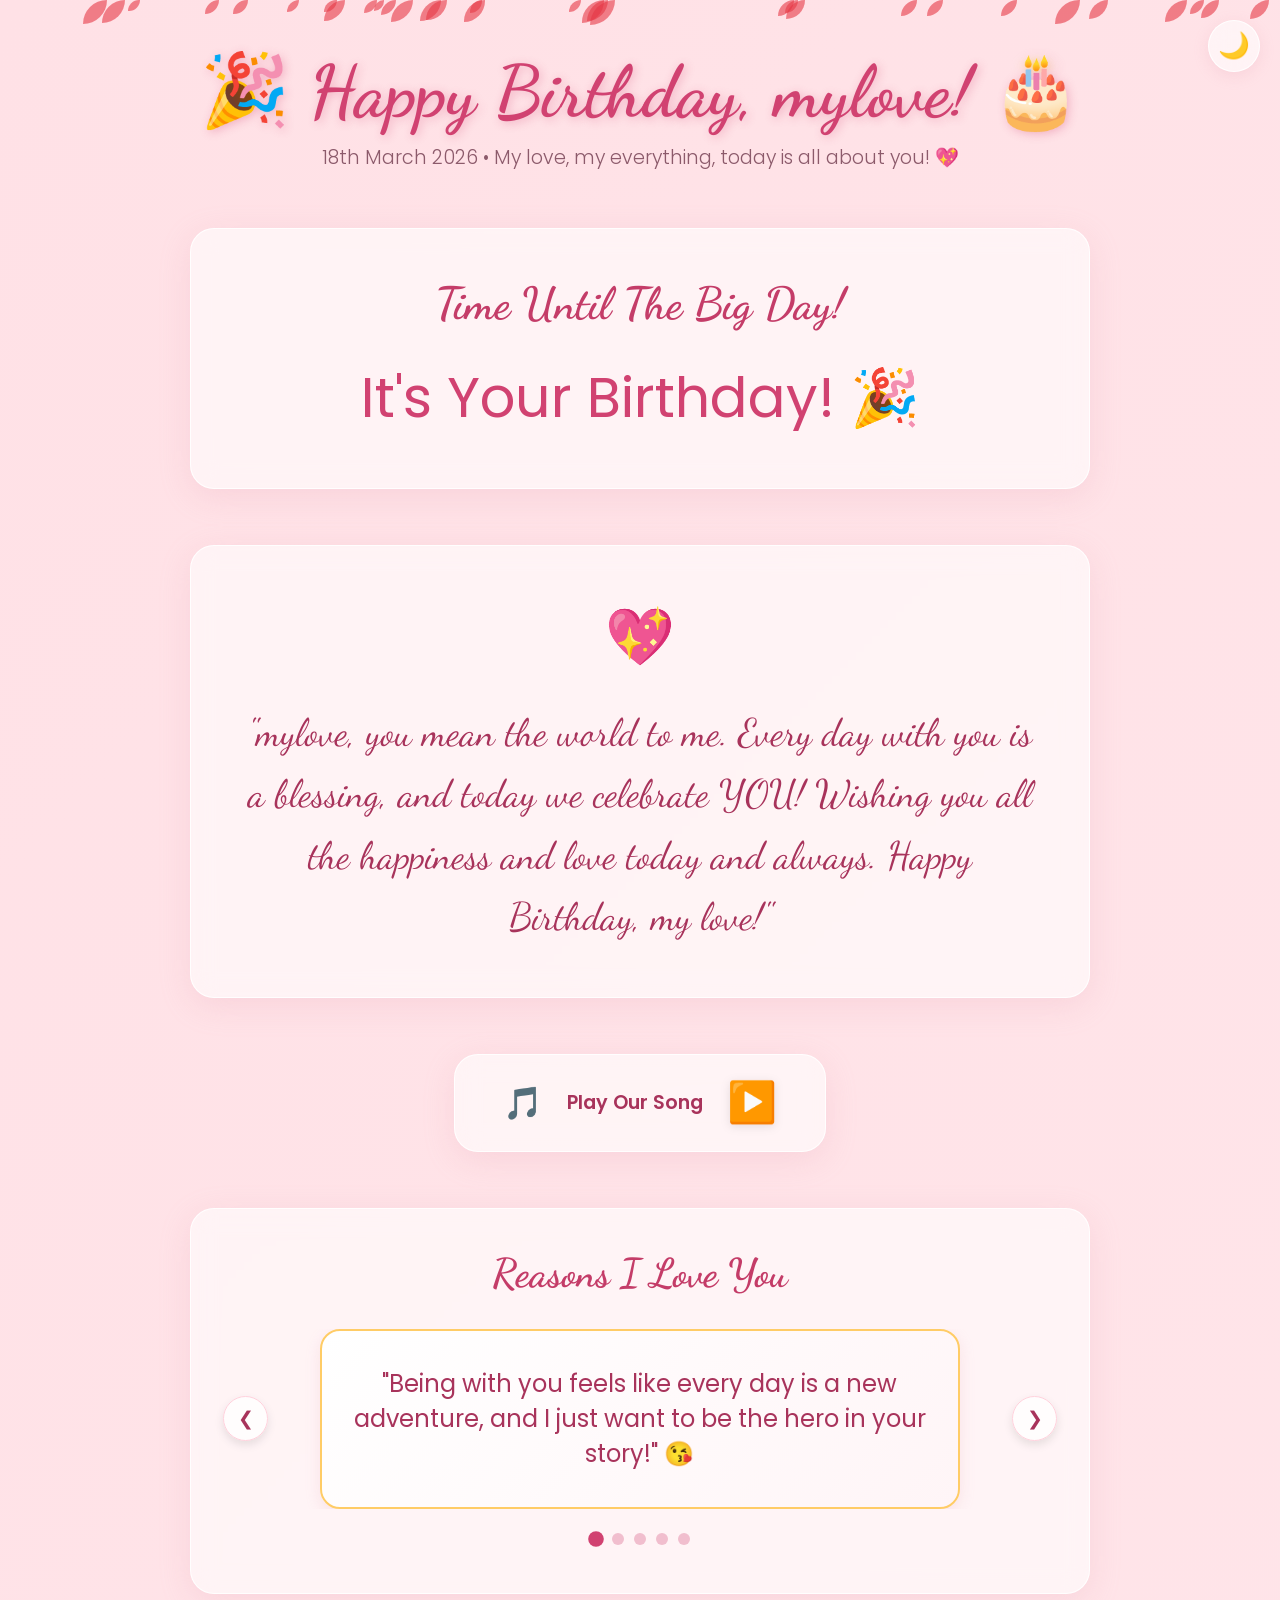
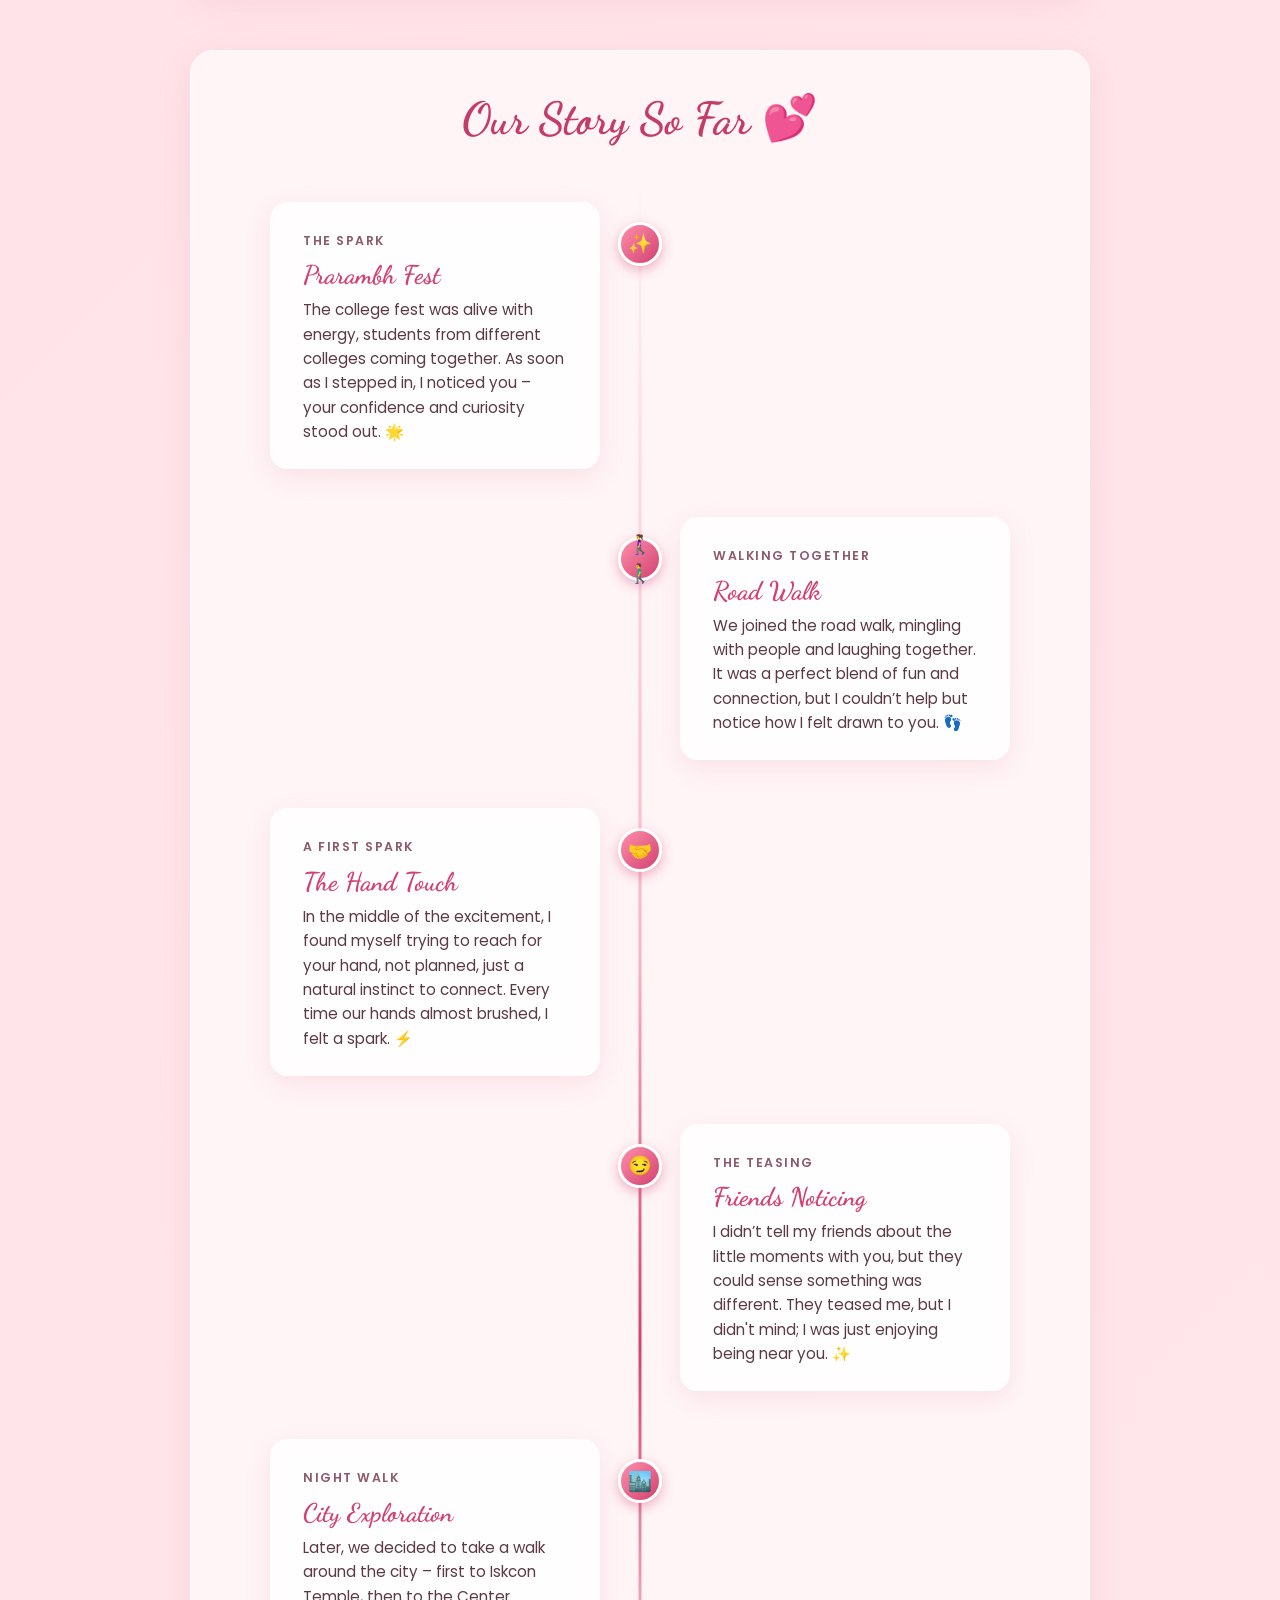
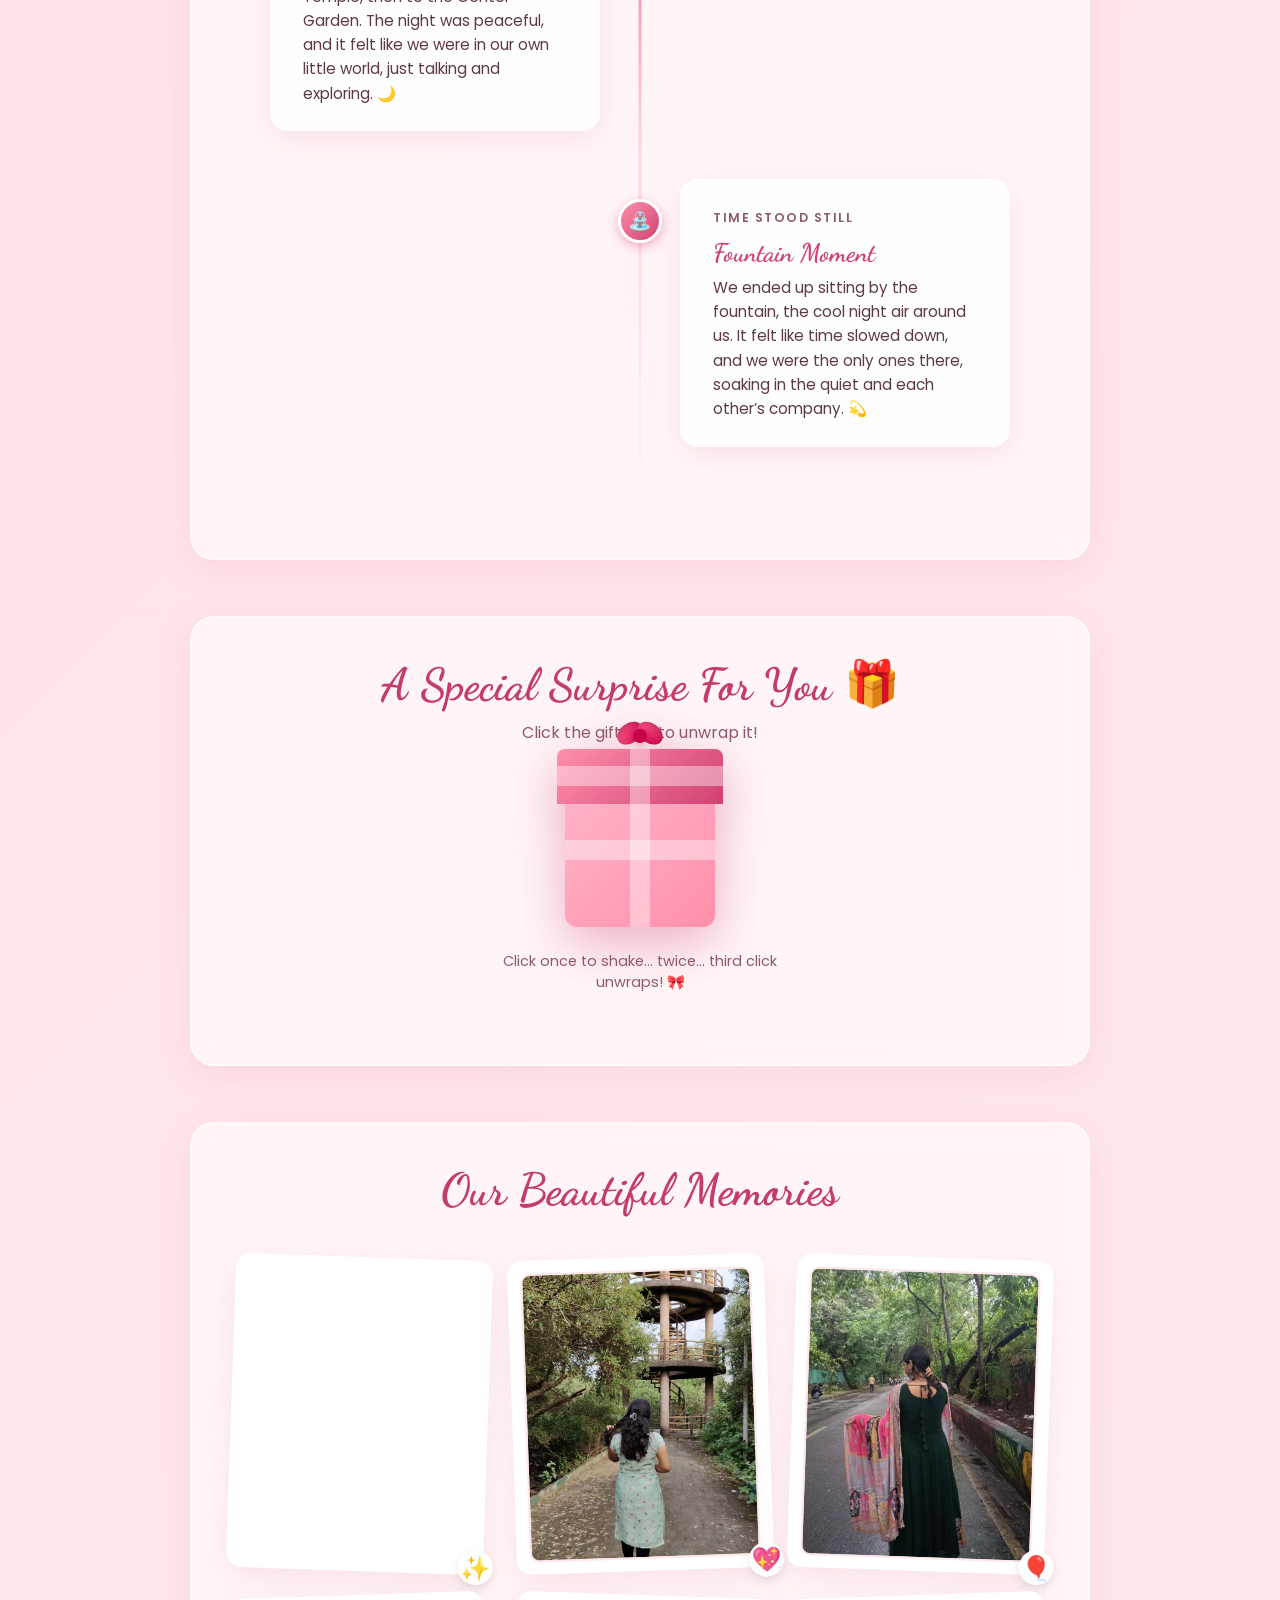
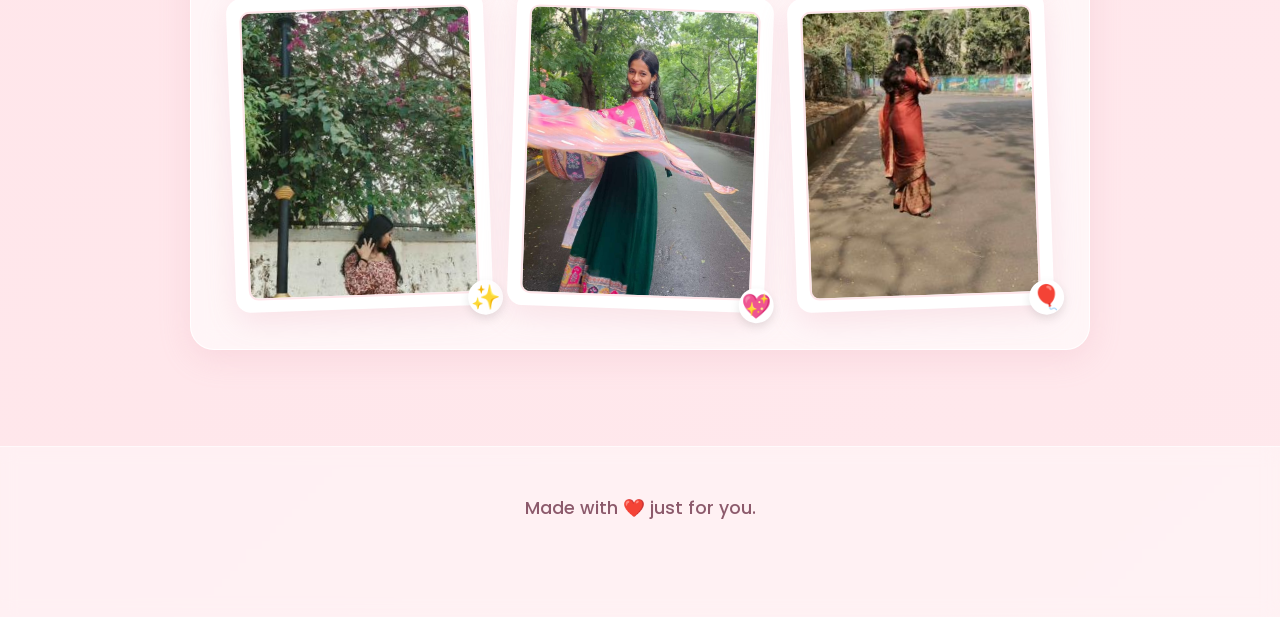
==== index.html @ 8d2a6cdd "Add files via upload" ====
<!DOCTYPE html>
<html lang="en">
<head>
    <meta charset="UTF-8">
    <meta name="viewport" content="width=device-width, initial-scale=1.0">
    <title>Happy Birthday mylove</title>
    <!-- Fonts -->
    <link rel="preconnect" href="https://fonts.googleapis.com">
    <link rel="preconnect" href="https://fonts.gstatic.com" crossorigin>
    <link href="https://fonts.googleapis.com/css2?family=Dancing+Script:wght@600;700&family=Poppins:wght@300;400;600&display=swap" rel="stylesheet">
    <!-- CSS -->
    <link rel="stylesheet" href="style.css">
</head>
<body>
    <!-- Night Mode Toggle -->
    <button id="theme-toggle" class="theme-toggle" title="Toggle Night Mode">🌙</button>

    <!-- Stars container (for night mode) -->
    <div id="stars-container" class="stars-container"></div>

    <!-- Confetti canvas -->
    <canvas id="confetti-canvas"></canvas>

    <!-- Floating Balloons Background -->
    <div class="balloons-container">
        <div class="balloon balloon1">🎈</div>
        <div class="balloon balloon2">🎁</div>
        <div class="balloon balloon3">💖</div>
        <div class="balloon balloon4">🎈</div>
        <div class="balloon balloon5">🎂</div>
    </div>

    <div class="container">
        <header class="hero">
            <h1 class="glow-text">🎉 Happy Birthday, mylove! 🎂</h1>
            <p class="subtitle">18th March 2026 • My love, my everything, today is all about you! 💖</p>
        </header>

        <!-- Feature 6: Random Memory Popups -->
        <div id="random-popup" class="random-popup hidden glass-panel">
            <span class="close-popup" id="close-popup">&times;</span>
            <img id="popup-img" class="popup-img" src="" alt="A special memory">
            <p id="popup-msg" class="popup-msg">A special memory just popped up! 🥰</p>
        </div>

        <section class="timer-section glass-panel">
            <h2>Time Until The Big Day!</h2>
            <div id="countdown" class="countdown">
                <div class="time-box">
                    <span id="days">00</span>
                    <span class="label">Days</span>
                </div>
                <div class="time-box">
                    <span id="hours">00</span>
                    <span class="label">Hours</span>
                </div>
                <div class="time-box">
                    <span id="minutes">00</span>
                    <span class="label">Minutes</span>
                </div>
                <div class="time-box">
                    <span id="seconds">00</span>
                    <span class="label">Seconds</span>
                </div>
            </div>
            <p id="bday-message" class="hidden glow-text custom-bday-msg">It's Your Birthday! 🎉</p>
        </section>

        <section class="message-section glass-panel">
            <div class="heart-icon">💖</div>
            <p class="heartfelt-message">
                "mylove, you mean the world to me. Every day with you is a blessing, and today we celebrate YOU! Wishing you all the happiness and love today and always. Happy Birthday, my love!"
            </p>
        </section>

        <!-- Feature 1: Romantic Music Player -->
        <div class="music-player glass-panel">
            <div class="player-controls">
                <span class="music-icon">🎵</span>
                <p>Play Our Song</p>
                <button id="play-btn" class="icon-btn">▶️</button>
            </div>
            <audio id="bg-music" loop>
                <source src="src/aud.mp3" type="audio/mpeg">
                Your browser does not support the audio element.
            </audio>
        </div>

        <!-- Feature 2: "Reasons I Love You" Carousel -->
        <section class="reasons-carousel glass-panel">
            <h2>Reasons I Love You</h2>
            <div class="carousel-container">
                <button class="carousel-btn prev-btn">❮</button>
                <div class="carousel-track-container">
                    <ul class="carousel-track">
                        <li class="carousel-slide current-slide">
                            <div class="reason-card">"Being with you feels like every day is a new adventure, and I just want to be the hero in your story!" 😘</div>
                        </li>
                        <li class="carousel-slide">
                            <div class="reason-card">"If you were my playlist, every song would be about you!" 🎶❤️</div>
                        </li>
                        <li class="carousel-slide">
                            <div class="reason-card">"You're the best plot twist in my life, and I'm just here wondering what other surprises you've got up your sleeve!" 😏</div>
                        </li>
                        <li class="carousel-slide">
                            <div class="reason-card">"I thought love was just in fairy tales, then you came along and made it my reality!" 🌟</div>
                        </li>
                        <li class="carousel-slide">
                            <div class="reason-card">"Without you, my world wasn't anything special... but now it's all magical!" ✨</div>
                        </li>
                    </ul>
                </div>
                <button class="carousel-btn next-btn">❯</button>
            </div>
            <div class="carousel-nav">
                <button class="carousel-indicator current-indicator"></button>
                <button class="carousel-indicator"></button>
                <button class="carousel-indicator"></button>
                <button class="carousel-indicator"></button>
                <button class="carousel-indicator"></button>
            </div>
        </section>

        <!-- Feature NEW: Interactive Relationship Timeline -->
        <section class="timeline-section glass-panel">
            <h2>Our Story So Far 💕</h2>
            <div class="timeline">
                <div class="timeline-item">
                    <div class="timeline-dot">✨</div>
                    <div class="timeline-card">
                        <span class="timeline-date">The Spark</span>
                        <h3>Prarambh Fest</h3>
                        <p>The college fest was alive with energy, students from different colleges coming together. As soon as I stepped in, I noticed you – your confidence and curiosity stood out. 🌟</p>
                    </div>
                </div>
                <div class="timeline-item">
                    <div class="timeline-dot">🚶‍♀️🚶‍♂️</div>
                    <div class="timeline-card">
                        <span class="timeline-date">Walking Together</span>
                        <h3>Road Walk</h3>
                        <p>We joined the road walk, mingling with people and laughing together. It was a perfect blend of fun and connection, but I couldn’t help but notice how I felt drawn to you. 👣</p>
                    </div>
                </div>
                <div class="timeline-item">
                    <div class="timeline-dot">🤝</div>
                    <div class="timeline-card">
                        <span class="timeline-date">A First Spark</span>
                        <h3>The Hand Touch</h3>
                        <p>In the middle of the excitement, I found myself trying to reach for your hand, not planned, just a natural instinct to connect. Every time our hands almost brushed, I felt a spark. ⚡</p>
                    </div>
                </div>
                <div class="timeline-item">
                    <div class="timeline-dot">😏</div>
                    <div class="timeline-card">
                        <span class="timeline-date">The Teasing</span>
                        <h3>Friends Noticing</h3>
                        <p>I didn’t tell my friends about the little moments with you, but they could sense something was different. They teased me, but I didn't mind; I was just enjoying being near you. ✨</p>
                    </div>
                </div>
                <div class="timeline-item">
                    <div class="timeline-dot">🏙️</div>
                    <div class="timeline-card">
                        <span class="timeline-date">Night Walk</span>
                        <h3>City Exploration</h3>
                        <p>Later, we decided to take a walk around the city – first to Iskcon Temple, then to the Center Garden. The night was peaceful, and it felt like we were in our own little world, just talking and exploring. 🌙</p>
                    </div>
                </div>
                <div class="timeline-item">
                    <div class="timeline-dot">⛲</div>
                    <div class="timeline-card">
                        <span class="timeline-date">Time Stood Still</span>
                        <h3>Fountain Moment</h3>
                        <p>We ended up sitting by the fountain, the cool night air around us. It felt like time slowed down, and we were the only ones there, soaking in the quiet and each other’s company. 💫</p>
                    </div>
                </div>
            </div>
        </section>

        <!-- Feature NEW: 3D Gift Box Surprise -->
        <section class="gift-section glass-panel">
            <h2>A Special Surprise For You 🎁</h2>
            <p class="gift-hint">Click the gift box to unwrap it!</p>
            <div id="gift-box-wrapper" class="gift-box-wrapper">
                <div id="gift-box" class="gift-box">
                    <div class="gift-lid" id="gift-lid">
                        <div class="gift-ribbon-v"></div>
                        <div class="gift-ribbon-h"></div>
                        <div class="gift-bow">
                            <div class="bow-left"></div>
                            <div class="bow-right"></div>
                            <div class="bow-center"></div>
                        </div>
                    </div>
                    <div class="gift-base">
                        <div class="gift-ribbon-v"></div>
                        <div class="gift-ribbon-h"></div>
                    </div>
                </div>
                <p id="gift-click-hint" class="gift-click-counter">Click once to shake... twice... third click unwraps! 🎀</p>
            </div>
            <!-- The hidden surprise content -->
            <div id="surprise-content" class="surprise-content hidden glass-panel">
                <h3>🎉 Happy Birthday, My Love! 🎉</h3>
                <p>
                    You are my sun, my moon, and all my stars. Every day I wake up grateful to have you in my life.
                    This website is just a tiny expression of the infinite love I have for you. Today, every wish you
                    make, every dream you dream — I want it all to come true. Here's to you, mylove. 
                    You are my forever and always. ❤️
                </p>
            </div>
        </section>

        <section class="gallery-section glass-panel">
            <h2>Our Beautiful Memories</h2>
            <div class="photo-grid" id="dynamic-photo-grid">
                <!-- 6 dynamic image slots will be populated via JavaScript -->
                <div class="image-frame"><img src="" class="personal-image" loading="lazy" alt="Memory"><div class="frame-decor">✨</div></div>
                <div class="image-frame"><img src="" class="personal-image" loading="lazy" alt="Memory"><div class="frame-decor">💖</div></div>
                <div class="image-frame"><img src="" class="personal-image" loading="lazy" alt="Memory"><div class="frame-decor">🎈</div></div>
                <div class="image-frame"><img src="" class="personal-image" loading="lazy" alt="Memory"><div class="frame-decor">✨</div></div>
                <div class="image-frame"><img src="" class="personal-image" loading="lazy" alt="Memory"><div class="frame-decor">💖</div></div>
                <div class="image-frame"><img src="" class="personal-image" loading="lazy" alt="Memory"><div class="frame-decor">🎈</div></div>
            </div>
        </section>
    </div>

    <footer>
        <p>Made with ❤️ just for you.</p>
    </footer>

    <!-- Feature 3: Photo Lightbox -->
    <div id="lightbox" class="lightbox hidden">
        <span class="close-lightbox">&times;</span>
        <div class="lightbox-content">
            <img class="lightbox-img" id="lightbox-img" src="" alt="Enlarged Memory">
            <p id="lightbox-wish" class="lightbox-wish">Happy Birthday!</p>
        </div>
    </div>

    <!-- Feature 4: Falling Rose Petals Container -->
    <div id="petals-container" class="petals-container"></div>

    <!-- Confetti.js from CDN -->
    <script src="https://cdn.jsdelivr.net/npm/canvas-confetti@1.6.0/dist/confetti.browser.min.js"></script>
    <!-- Custom JS -->
    <script src="script.js"></script>
</body>
</html>
---- style.css ----
/* ============================================
   CSS VARIABLES — LIGHT MODE (DEFAULT)
   ============================================ */
:root {
    --bg-gradient: linear-gradient(135deg, #ffe1e6 0%, #fff0f3 50%, #fdfbfb 100%);
    --text-primary: #5c3a45;
    --text-heading: #d14271;
    --text-subheading: #c43c68;
    --text-sub: #8c5a6b;
    --text-love: #a8335b;
    --glass-bg: rgba(255, 255, 255, 0.6);
    --glass-border: rgba(255, 255, 255, 0.9);
    --glass-shadow: rgba(224, 150, 169, 0.2);
    --timebox-bg: linear-gradient(135deg, #ffffff 0%, #ffedf2 100%);
    --timebox-border: #ffcc66;
    --timebox-shadow: rgba(255, 204, 102, 0.25);
    --footer-bg: rgba(255, 255, 255, 0.4);
    --footer-border: rgba(255,255,255,0.6);
    --balloon-z: 1;
}

/* ============================================
   NIGHT MODE OVERRIDES
   ============================================ */
body.night-mode {
    --bg-gradient: linear-gradient(135deg, #0d0d2b 0%, #1a073e 50%, #0a0a1a 100%);
    --text-primary: #e8d5f5;
    --text-heading: #d4a8ff;
    --text-subheading: #b57bee;
    --text-sub: #a08cbf;
    --text-love: #c49de8;
    --glass-bg: rgba(30, 10, 60, 0.6);
    --glass-border: rgba(180, 100, 255, 0.25);
    --glass-shadow: rgba(140, 60, 255, 0.2);
    --timebox-bg: linear-gradient(135deg, #1a0d33 0%, #2a1050 100%);
    --timebox-border: #9b59f5;
    --timebox-shadow: rgba(155, 89, 245, 0.3);
    --footer-bg: rgba(10, 5, 30, 0.6);
    --footer-border: rgba(180, 100, 255, 0.2);
}

/* ============================================
   RESET & BASE
   ============================================ */
* {
    margin: 0;
    padding: 0;
    box-sizing: border-box;
}

body {
    background: var(--bg-gradient);
    background-size: 400% 400%;
    animation: gradientBG 15s ease infinite;
    color: var(--text-primary);
    font-family: 'Poppins', sans-serif;
    min-height: 100vh;
    overflow-x: hidden;
    position: relative;
    display: flex;
    flex-direction: column;
    align-items: center;
    cursor: url('data:image/svg+xml;utf8,<svg xmlns="http://www.w3.org/2000/svg" width="24" height="24" viewBox="0 0 24 24"><text y="20" font-size="20">✨</text></svg>'), auto;
    transition: background 0.8s ease, color 0.4s ease;
}

@keyframes gradientBG {
    0% { background-position: 0% 50%; }
    50% { background-position: 100% 50%; }
    100% { background-position: 0% 50%; }
}

/* ============================================
   NIGHT MODE TOGGLE BUTTON
   ============================================ */
.theme-toggle {
    position: fixed;
    top: 20px;
    right: 20px;
    z-index: 3000;
    background: var(--glass-bg);
    border: 1px solid var(--glass-border);
    border-radius: 50%;
    width: 52px;
    height: 52px;
    font-size: 1.6rem;
    cursor: pointer;
    box-shadow: 0 4px 15px var(--glass-shadow);
    backdrop-filter: blur(10px);
    -webkit-backdrop-filter: blur(10px);
    transition: transform 0.3s ease, box-shadow 0.3s ease, background 0.4s ease;
    display: flex;
    align-items: center;
    justify-content: center;
    line-height: 1;
}

.theme-toggle:hover {
    transform: scale(1.15) rotate(20deg);
    box-shadow: 0 6px 25px rgba(140, 60, 255, 0.35);
}

/* ============================================
   STARS CONTAINER (Night Mode)
   ============================================ */
.stars-container {
    position: fixed;
    top: 0; left: 0;
    width: 100%; height: 100%;
    pointer-events: none;
    z-index: 0;
    overflow: hidden;
    opacity: 0;
    transition: opacity 0.8s ease;
}

body.night-mode .stars-container {
    opacity: 1;
}

.star {
    position: absolute;
    background: #fff;
    border-radius: 50%;
    animation: twinkle linear infinite;
}

@keyframes twinkle {
    0%, 100% { opacity: 0.1; transform: scale(0.8); }
    50% { opacity: 1; transform: scale(1.2); }
}

/* ============================================
   TYPOGRAPHY
   ============================================ */
h1, h2, h3, .heartfelt-message {
    font-family: 'Dancing Script', cursive;
}

h1 {
    font-size: 4.5rem;
    color: var(--text-heading);
    text-align: center;
    margin-bottom: 0.5rem;
    text-shadow: 2px 2px 10px rgba(209, 66, 113, 0.3);
    transition: color 0.4s ease;
}

.subtitle {
    font-size: 1.2rem;
    color: var(--text-sub);
    text-align: center;
    font-weight: 300;
    transition: color 0.4s ease;
}

.glow-text {
    animation: glow 2s ease-in-out infinite alternate;
}

@keyframes glow {
    from { text-shadow: 0 0 5px #ffb3c6, 0 0 10px #ffb3c6; }
    to { text-shadow: 0 0 10px #ff8fab, 0 0 20px #ff8fab; }
}

body.night-mode .glow-text {
    animation: glowNight 2s ease-in-out infinite alternate;
}

@keyframes glowNight {
    from { text-shadow: 0 0 8px #b57bee, 0 0 15px #b57bee; }
    to { text-shadow: 0 0 15px #d4a8ff, 0 0 30px #d4a8ff; }
}

/* ============================================
   CONTAINER & LAYOUT
   ============================================ */
.container {
    max-width: 900px;
    width: 90%;
    margin: 3rem auto;
    z-index: 10;
    position: relative;
    display: flex;
    flex-direction: column;
    gap: 3.5rem;
}

/* ============================================
   GLASSMORPHISM PANELS
   ============================================ */
.glass-panel {
    background: var(--glass-bg);
    backdrop-filter: blur(12px);
    -webkit-backdrop-filter: blur(12px);
    border: 1px solid var(--glass-border);
    border-radius: 24px;
    padding: 3rem;
    box-shadow: 0 8px 32px var(--glass-shadow);
    text-align: center;
    transition: transform 0.4s ease, background 0.4s ease, border-color 0.4s ease, box-shadow 0.4s ease;
}

.glass-panel:hover {
    transform: translateY(-5px);
}

/* ============================================
   TIMER SECTION
   ============================================ */
.timer-section h2 {
    color: var(--text-subheading);
    font-size: 2.8rem;
    margin-bottom: 1.5rem;
    transition: color 0.4s ease;
}

.countdown {
    display: flex;
    justify-content: center;
    gap: 1.5rem;
    flex-wrap: wrap;
}

.time-box {
    background: var(--timebox-bg);
    border: 2px solid var(--timebox-border);
    border-radius: 15px;
    padding: 1.2rem 1.8rem;
    min-width: 100px;
    box-shadow: 0 6px 15px var(--timebox-shadow);
    display: flex;
    flex-direction: column;
    align-items: center;
    transition: background 0.4s ease, border-color 0.4s ease;
}

.time-box span:first-child {
    font-size: 2.8rem;
    font-weight: 600;
    color: var(--text-heading);
    transition: color 0.4s ease;
}

.time-box .label {
    font-size: 1rem;
    color: #b08d57;
    text-transform: uppercase;
    letter-spacing: 1px;
    font-weight: 600;
    margin-top: 5px;
    transition: color 0.4s ease;
}

body.night-mode .time-box .label {
    color: #a080cc;
}

.hidden {
    display: none !important;
}

.custom-bday-msg {
    font-size: 3.5rem;
    color: var(--text-heading);
    margin-top: 1rem;
}

/* ============================================
   MESSAGE SECTION
   ============================================ */
.message-section {
    position: relative;
}

.heart-icon {
    font-size: 3.5rem;
    margin-bottom: 1.5rem;
    animation: heartbeat 1.5s infinite;
}

@keyframes heartbeat {
    0% { transform: scale(1); }
    20% { transform: scale(1.15); }
    40% { transform: scale(1); }
    60% { transform: scale(1.15); }
    100% { transform: scale(1); }
}

.heartfelt-message {
    font-size: 2.4rem;
    line-height: 1.6;
    color: var(--text-love);
    transition: color 0.4s ease;
}

/* ============================================
   GALLERY / IMAGE SECTION
   ============================================ */
.gallery-section {
    padding: 2.5rem;
    width: 100%;
}

.gallery-section h2 {
    color: var(--text-subheading);
    font-size: 2.8rem;
    margin-bottom: 2.5rem;
    text-align: center;
    transition: color 0.4s ease;
}

.photo-grid {
    display: grid;
    grid-template-columns: repeat(3, 1fr);
    gap: 1.5rem;
    width: 100%;
}

@media (max-width: 800px) {
    .photo-grid { grid-template-columns: repeat(2, 1fr); }
}

@media (max-width: 500px) {
    .photo-grid { grid-template-columns: 1fr; }
}

.image-frame {
    position: relative;
    padding: 0.8rem;
    background: #fff;
    border-radius: 15px;
    box-shadow: 0 10px 30px rgba(224, 150, 169, 0.2);
    margin-bottom: 0;
    transition: transform 0.4s ease, box-shadow 0.4s ease;
    cursor: pointer;
}

body.night-mode .image-frame {
    background: #1a0a35;
    box-shadow: 0 10px 30px rgba(140, 60, 255, 0.2);
}

.image-frame:nth-child(even) {
    transform: rotate(-2deg);
}

.image-frame:nth-child(odd) {
    transform: rotate(2deg);
}

.image-frame:hover {
    transform: rotate(0deg) scale(1.05);
    box-shadow: 0 15px 40px rgba(224, 150, 169, 0.4);
    z-index: 10;
}

.personal-image {
    width: 100%;
    height: 100%;
    object-fit: cover;
    aspect-ratio: 4/5;
    display: block;
    border-radius: 10px;
    border: 2px solid #ffe6ea;
    transition: opacity 0.15s ease-in-out;
    cursor: pointer;
}

.frame-decor {
    position: absolute;
    bottom: -10px;
    right: -10px;
    font-size: 1.5rem;
    background: #fff;
    border-radius: 50%;
    box-shadow: 0 4px 10px rgba(0,0,0,0.1);
    height: 35px;
    width: 35px;
    display: flex;
    justify-content: center;
    align-items: center;
}

body.night-mode .frame-decor {
    background: #1a0a35;
}

/* ============================================
   BALLOONS & DECOR
   ============================================ */
#confetti-canvas {
    position: fixed;
    top: 0; left: 0;
    width: 100%; height: 100%;
    pointer-events: none;
    z-index: 1000;
}

.balloons-container {
    position: fixed;
    top: 0; left: 0;
    width: 100%; height: 100%;
    pointer-events: none;
    z-index: var(--balloon-z);
    overflow: hidden;
}

.balloon {
    position: absolute;
    bottom: -10vh;
    font-size: 3rem;
    opacity: 0.6;
    animation: floatUp linear infinite;
}

.balloon1 { left: 10%; animation-duration: 15s; }
.balloon2 { left: 30%; animation-duration: 20s; animation-delay: 2s; font-size: 2rem; }
.balloon3 { left: 50%; animation-duration: 18s; animation-delay: 5s; font-size: 2.5rem; }
.balloon4 { left: 75%; animation-duration: 22s; animation-delay: 1s; }
.balloon5 { left: 90%; animation-duration: 16s; animation-delay: 4s; font-size: 2rem; }

@keyframes floatUp {
    0% { transform: translateY(0) rotate(0deg); opacity: 0; }
    10% { opacity: 0.8; }
    90% { opacity: 0.8; }
    100% { transform: translateY(-110vh) rotate(20deg); opacity: 0; }
}

/* ============================================
   FOOTER
   ============================================ */
footer {
    text-align: center;
    padding: 3rem 1rem 4rem;
    width: 100%;
    background: var(--footer-bg);
    backdrop-filter: blur(8px);
    margin-top: 3rem;
    z-index: 10;
    border-top: 1px solid var(--footer-border);
    transition: background 0.4s ease;
}

footer p {
    color: var(--text-sub);
    margin-bottom: 2rem;
    font-weight: 500;
    font-size: 1.1rem;
    transition: color 0.4s ease;
}

.btn {
    display: inline-block;
    padding: 1.2rem 3rem;
    background: linear-gradient(to right, #ff758c 0%, #ff7eb3 100%);
    color: white;
    text-decoration: none;
    border-radius: 50px;
    font-weight: 600;
    font-size: 1.1rem;
    letter-spacing: 1px;
    box-shadow: 0 4px 15px rgba(255, 117, 140, 0.4);
    transition: all 0.3s ease;
}

.btn:hover {
    transform: translateY(-3px);
    box-shadow: 0 8px 25px rgba(255, 117, 140, 0.6);
}

/* ============================================
   1. MUSIC PLAYER
   ============================================ */
.music-player {
    display: flex;
    justify-content: center;
    align-items: center;
    padding: 1.5rem 3rem;
    margin: 0 auto;
    max-width: fit-content;
}

.player-controls {
    display: flex;
    align-items: center;
    gap: 1.5rem;
}

.music-icon {
    font-size: 2rem;
    animation: bounce 2s infinite ease-in-out;
}

@keyframes bounce {
    0%, 100% { transform: translateY(0); }
    50% { transform: translateY(-5px); }
}

.player-controls p {
    font-weight: 600;
    font-size: 1.2rem;
    color: var(--text-love);
    margin: 0;
    transition: color 0.4s ease;
}

.icon-btn {
    background: none;
    border: none;
    font-size: 2.5rem;
    cursor: pointer;
    transition: transform 0.2s;
    filter: drop-shadow(0 2px 5px rgba(0,0,0,0.1));
}

.icon-btn:hover {
    transform: scale(1.1);
}

/* ============================================
   2. REASONS CAROUSEL
   ============================================ */
.reasons-carousel {
    position: relative;
    padding: 2.5rem 2rem 3rem 2rem;
}

.reasons-carousel h2 {
    color: var(--text-subheading);
    font-size: 2.5rem;
    margin-bottom: 2rem;
    text-align: center;
    transition: color 0.4s ease;
}

.carousel-container {
    display: flex;
    align-items: center;
    justify-content: space-between;
    gap: 1rem;
}

.carousel-track-container {
    overflow: hidden;
    position: relative;
    width: 100%;
    height: 180px;
    border-radius: 15px;
}

.carousel-track {
    list-style: none;
    position: relative;
    height: 100%;
    transition: transform 0.4s ease-in-out;
}

.carousel-slide {
    position: absolute;
    top: 0; bottom: 0;
    width: 100%;
    display: flex;
    justify-content: center;
    align-items: center;
    opacity: 0;
    transition: opacity 0.4s ease-in-out;
    pointer-events: none;
}

.carousel-slide.current-slide {
    opacity: 1;
    pointer-events: auto;
}

.reason-card {
    background: linear-gradient(135deg, #ffffff 0%, #fff5f7 100%);
    border: 2px solid #ffcc66;
    border-radius: 20px;
    padding: 2rem;
    font-size: 1.5rem;
    color: var(--text-love);
    text-align: center;
    box-shadow: 0 5px 15px rgba(224, 150, 169, 0.2);
    width: 90%;
    margin: 0 auto;
    display: flex;
    justify-content: center;
    align-items: center;
    height: 100%;
    transition: color 0.4s ease, background 0.4s ease;
}

body.night-mode .reason-card {
    background: linear-gradient(135deg, #1a0a35 0%, #2a1050 100%);
    border-color: #9b59f5;
}

.carousel-btn {
    background: rgba(255, 255, 255, 0.8);
    border: 1px solid #ffd1dc;
    border-radius: 50%;
    width: 45px; height: 45px;
    font-size: 1.2rem;
    color: var(--text-love);
    cursor: pointer;
    box-shadow: 0 4px 10px rgba(0,0,0,0.1);
    transition: all 0.2s;
    display: flex;
    justify-content: center;
    align-items: center;
    flex-shrink: 0;
    z-index: 5;
}

body.night-mode .carousel-btn {
    background: rgba(30, 10, 60, 0.8);
    border-color: #9b59f5;
}

.carousel-btn:hover {
    background: #ffb3c6;
    color: white;
    transform: scale(1.1);
}

body.night-mode .carousel-btn:hover {
    background: #9b59f5;
}

.carousel-nav {
    display: flex;
    justify-content: center;
    gap: 10px;
    margin-top: 1.5rem;
}

.carousel-indicator {
    border: none;
    border-radius: 50%;
    width: 12px; height: 12px;
    background: rgba(209, 66, 113, 0.3);
    cursor: pointer;
    transition: background 0.3s, transform 0.3s;
}

.carousel-indicator.current-indicator {
    background: var(--text-heading);
    transform: scale(1.3);
}

/* ============================================
   3. PHOTO LIGHTBOX
   ============================================ */
.lightbox {
    position: fixed;
    top: 0; left: 0; width: 100%; height: 100%;
    background: rgba(0,0,0,0.85);
    backdrop-filter: blur(8px);
    -webkit-backdrop-filter: blur(8px);
    z-index: 2000;
    display: flex;
    justify-content: center;
    align-items: center;
    transition: opacity 0.3s ease;
}

.lightbox.hidden {
    display: none !important;
    opacity: 0;
}

.lightbox-content {
    display: flex;
    flex-direction: column;
    align-items: center;
    gap: 1.5rem;
    max-width: 90%;
    max-height: 90%;
}

.lightbox-img {
    max-width: 100%;
    max-height: 75vh;
    border-radius: 12px;
    border: 5px solid white;
    box-shadow: 0 10px 40px rgba(0,0,0,0.5);
    transform: scale(0.95);
    transition: transform 0.3s ease;
}

.lightbox:not(.hidden) .lightbox-img {
    transform: scale(1);
}

.lightbox-wish {
    color: #fff;
    font-size: 2rem;
    font-family: 'Dancing Script', cursive;
    text-align: center;
    text-shadow: 0 2px 10px rgba(0,0,0,0.5);
    animation: glowText 2s infinite alternate;
}

@keyframes glowText {
    from { text-shadow: 0 0 5px #fff, 0 0 10px #ffb3c6; }
    to { text-shadow: 0 0 10px #fff, 0 0 20px #ffb3c6; }
}

.close-lightbox {
    position: absolute;
    top: 20px; right: 30px;
    font-size: 4rem;
    color: white;
    cursor: pointer;
    text-shadow: 0 2px 5px rgba(0,0,0,0.5);
    transition: color 0.2s;
    z-index: 2001;
}

.close-lightbox:hover { color: #ffb3c6; }

/* ============================================
   4. FALLING ROSE PETALS
   ============================================ */
.petals-container {
    position: fixed;
    top: 0; left: 0; width: 100%; height: 100%;
    pointer-events: none;
    z-index: 2;
    overflow: hidden;
}

.petal {
    position: absolute;
    background: #e63946;
    border-radius: 150% 0 150% 0;
    opacity: 0.6;
    animation: fall linear infinite;
    transform-origin: center;
}

body.night-mode .petal {
    background: #9b59f5;
}

@keyframes fall {
    0% { transform: translateY(-50px) rotate(0deg) scale(1); opacity: 0; }
    10% { opacity: 0.8; }
    90% { opacity: 0.8; }
    100% { transform: translateY(110vh) rotate(360deg) scale(0.8); opacity: 0; }
}

/* ============================================
   5. RANDOM MEMORY POPUP
   ============================================ */
.random-popup {
    position: fixed;
    bottom: 30px; right: 30px;
    width: 320px;
    padding: 1.5rem;
    z-index: 1000;
    box-shadow: 0 15px 35px var(--glass-shadow);
    animation: slideInUp 0.5s ease-out;
    background: var(--glass-bg);
    border: 2px solid var(--timebox-border);
    border-radius: 15px;
    display: flex;
    flex-direction: column;
    align-items: center;
    gap: 1rem;
    transition: background 0.4s ease, border-color 0.4s ease;
}

@keyframes slideInUp {
    from { transform: translateY(150%); opacity: 0; }
    to { transform: translateY(0); opacity: 1; }
}

.random-popup.hidden { display: none !important; }

.random-popup.hiding {
    animation: slideOutDown 0.5s ease-in forwards;
}

@keyframes slideOutDown {
    from { transform: translateY(0); opacity: 1; }
    to { transform: translateY(150%); opacity: 0; }
}

.close-popup {
    position: absolute;
    top: 5px; right: 15px;
    font-size: 2rem;
    color: var(--text-love);
    cursor: pointer;
    line-height: 1;
}

.popup-img {
    width: 100%;
    height: 200px;
    object-fit: cover;
    border-radius: 12px;
    border: 2px solid #ffe6ea;
}

.popup-msg {
    font-size: 1.1rem;
    color: var(--text-subheading);
    text-align: center;
    font-family: 'Dancing Script', cursive;
    font-weight: bold;
    transition: color 0.4s ease;
}

/* ============================================
   NEW FEATURE: CLICK-TO-BURST HEART FIREWORKS
   ============================================ */
.click-heart {
    position: fixed;
    pointer-events: none;
    z-index: 9999;
    font-size: 1.4rem;
    animation: burstHeart 0.9s ease-out forwards;
    transform-origin: center;
    user-select: none;
}

@keyframes burstHeart {
    0%   { opacity: 1; transform: translate(0, 0) scale(0.5); }
    60%  { opacity: 0.8; }
    100% { opacity: 0; transform: translate(var(--dx), var(--dy)) scale(1.4); }
}

/* ============================================
   NEW FEATURE: INTERACTIVE RELATIONSHIP TIMELINE
   ============================================ */
.timeline-section {
    padding: 2.5rem 2rem 3rem;
}

.timeline-section h2 {
    color: var(--text-subheading);
    font-size: 2.8rem;
    margin-bottom: 2.5rem;
    text-align: center;
    transition: color 0.4s ease;
}

.timeline {
    position: relative;
    padding: 1rem 0;
}

/* Central vertical line */
.timeline::before {
    content: '';
    position: absolute;
    left: 50%;
    top: 0; bottom: 0;
    width: 3px;
    background: linear-gradient(to bottom, transparent, #ffd1dc, #ffb3c6, #d14271, #ffd1dc, transparent);
    transform: translateX(-50%);
    border-radius: 2px;
}

body.night-mode .timeline::before {
    background: linear-gradient(to bottom, transparent, #9b59f5, #d4a8ff, #9b59f5, transparent);
}

.timeline-item {
    position: relative;
    display: flex;
    justify-content: flex-end;
    padding-right: calc(50% + 40px);
    margin-bottom: 3rem;
    /* Animation start state */
    opacity: 0;
    transform: translateX(-40px);
    transition: opacity 0.7s ease, transform 0.7s ease;
}

.timeline-item:nth-child(even) {
    justify-content: flex-start;
    padding-right: 0;
    padding-left: calc(50% + 40px);
    transform: translateX(40px);
}

.timeline-item.in-view {
    opacity: 1;
    transform: translateX(0);
}

/* Dot on the central line */
.timeline-dot {
    position: absolute;
    left: 50%;
    top: 20px;
    transform: translateX(-50%);
    width: 44px; height: 44px;
    background: linear-gradient(135deg, #ff8fab, #d14271);
    border: 3px solid #fff;
    border-radius: 50%;
    display: flex;
    align-items: center;
    justify-content: center;
    font-size: 1.2rem;
    box-shadow: 0 4px 12px rgba(209, 66, 113, 0.4);
    z-index: 5;
    transition: transform 0.3s ease, box-shadow 0.3s ease, background 0.4s ease;
}

body.night-mode .timeline-dot {
    background: linear-gradient(135deg, #9b59f5, #d4a8ff);
    border-color: #1a0a35;
    box-shadow: 0 4px 15px rgba(155, 89, 245, 0.5);
}

.timeline-item:hover .timeline-dot {
    transform: translateX(-50%) scale(1.15);
    box-shadow: 0 6px 20px rgba(209, 66, 113, 0.6);
}

.timeline-card {
    background: var(--glass-bg);
    border: 1px solid var(--glass-border);
    backdrop-filter: blur(10px);
    -webkit-backdrop-filter: blur(10px);
    border-radius: 18px;
    padding: 1.5rem 2rem;
    max-width: 330px;
    text-align: left;
    box-shadow: 0 8px 25px var(--glass-shadow);
    transition: background 0.4s ease, border-color 0.4s ease, transform 0.3s ease;
}

.timeline-card:hover {
    transform: scale(1.03);
}

.timeline-date {
    display: inline-block;
    font-size: 0.78rem;
    font-weight: 600;
    color: var(--text-sub);
    text-transform: uppercase;
    letter-spacing: 1.5px;
    margin-bottom: 0.6rem;
    transition: color 0.4s ease;
}

.timeline-card h3 {
    font-size: 1.6rem;
    color: var(--text-heading);
    margin-bottom: 0.5rem;
    font-family: 'Dancing Script', cursive;
    transition: color 0.4s ease;
}

.timeline-card p {
    font-size: 0.95rem;
    color: var(--text-primary);
    line-height: 1.6;
    transition: color 0.4s ease;
}

/* ============================================
   NEW FEATURE: 3D GIFT BOX UNBOXING
   ============================================ */
.gift-section {
    padding: 2.5rem 2rem 3rem;
}

.gift-section h2 {
    color: var(--text-subheading);
    font-size: 2.8rem;
    margin-bottom: 0.5rem;
    transition: color 0.4s ease;
}

.gift-hint {
    color: var(--text-sub);
    margin-bottom: 2rem;
    font-size: 1rem;
    transition: color 0.4s ease;
}

.gift-box-wrapper {
    display: flex;
    flex-direction: column;
    align-items: center;
    gap: 1.5rem;
    margin-bottom: 1.5rem;
}

.gift-box {
    position: relative;
    width: 150px;
    height: 150px;
    cursor: pointer;
    transform-origin: center bottom;
    filter: drop-shadow(0 15px 25px rgba(209, 66, 113, 0.4));
    transition: filter 0.3s ease;
}

.gift-box:hover {
    filter: drop-shadow(0 18px 30px rgba(209, 66, 113, 0.6));
}

.gift-lid {
    position: absolute;
    top: -28px; left: -8px;
    width: 166px; height: 55px;
    background: linear-gradient(135deg, #ff8fab, #d14271);
    border-radius: 8px 8px 0 0;
    z-index: 3;
    transform-origin: left center;
    transition: transform 0.6s cubic-bezier(0.175, 0.885, 0.32, 1.275);
    overflow: visible;
}

.gift-base {
    position: absolute;
    top: 27px; left: 0;
    width: 150px; height: 123px;
    background: linear-gradient(135deg, #ffb3c6, #ff8fab);
    border-radius: 0 0 12px 12px;
    overflow: hidden;
}

/* Ribbon stripes on base */
.gift-base .gift-ribbon-v {
    position: absolute;
    left: 50%; top: 0;
    transform: translateX(-50%);
    width: 20px; height: 100%;
    background: rgba(255, 255, 255, 0.4);
}

.gift-base .gift-ribbon-h {
    position: absolute;
    top: 30%; left: 0;
    width: 100%; height: 20px;
    background: rgba(255, 255, 255, 0.4);
}

/* Ribbon stripes on lid */
.gift-lid .gift-ribbon-v {
    position: absolute;
    left: 50%; top: 0;
    transform: translateX(-50%);
    width: 20px; height: 100%;
    background: rgba(255, 255, 255, 0.4);
}

.gift-lid .gift-ribbon-h {
    position: absolute;
    top: 50%; left: 0;
    transform: translateY(-50%);
    width: 100%; height: 20px;
    background: rgba(255, 255, 255, 0.4);
}

/* Bow on top of lid */
.gift-bow {
    position: absolute;
    top: -28px; left: 50%;
    transform: translateX(-50%);
    display: flex;
    align-items: center;
    justify-content: center;
    width: 70px; height: 30px;
}

.bow-left, .bow-right {
    width: 28px; height: 20px;
    background: linear-gradient(135deg, #ff5c8a, #c8004b);
    border-radius: 50%;
    box-shadow: inset 0 2px 4px rgba(0,0,0,0.2);
}

.bow-left {
    transform: rotate(-35deg) translateX(5px);
}

.bow-right {
    transform: rotate(35deg) translateX(-5px);
}

.bow-center {
    position: absolute;
    width: 14px; height: 14px;
    background: #c8004b;
    border-radius: 50%;
    z-index: 2;
    box-shadow: 0 2px 5px rgba(0,0,0,0.2);
}

/* Gift Box Animations */
@keyframes shakeGift {
    0%, 100% { transform: rotate(0deg); }
    15% { transform: rotate(-7deg); }
    30% { transform: rotate(7deg); }
    45% { transform: rotate(-5deg); }
    60% { transform: rotate(5deg); }
    75% { transform: rotate(-3deg); }
}

@keyframes openLid {
    0% { transform: rotate(0deg) translateY(0); opacity: 1; }
    60% { transform: rotate(-120deg) translateY(-20px); opacity: 1; }
    100% { transform: rotate(-150deg) translateY(-40px) translateX(-10px); opacity: 0; }
}

.gift-box.shaking {
    animation: shakeGift 0.6s ease-in-out;
}

.gift-box.opened .gift-lid {
    animation: openLid 0.8s cubic-bezier(0.175, 0.885, 0.32, 1.275) forwards;
}

.gift-click-counter {
    font-size: 0.9rem;
    color: var(--text-sub);
    text-align: center;
    max-width: 280px;
    transition: color 0.4s ease;
}

/* Surprise Content (revealed after gift opens) */
.surprise-content {
    background: rgba(255, 245, 248, 0.9);
    border: 3px dashed #ffb3c6;
    max-width: 600px;
    width: 90%;
    margin: 0 auto;
    padding: 2.5rem;
    animation: popIn 0.5s cubic-bezier(0.175, 0.885, 0.32, 1.275) forwards;
}

body.night-mode .surprise-content {
    background: rgba(30, 10, 60, 0.9);
    border-color: #9b59f5;
}

@keyframes popIn {
    from { transform: scale(0.6); opacity: 0; }
    to { transform: scale(1); opacity: 1; }
}

.surprise-content h3 {
    color: var(--text-heading);
    font-size: 2.4rem;
    margin-bottom: 1rem;
    transition: color 0.4s ease;
}

.surprise-content p {
    font-size: 1.4rem;
    color: var(--text-primary);
    line-height: 1.6;
    transition: color 0.4s ease;
}

/* ============================================
   COMPREHENSIVE RESPONSIVE DESIGN
   ============================================ */
@media (max-width: 650px) {
    /* Global */
    .container { width: 95%; margin: 1.5rem auto; gap: 2rem; }
    .glass-panel { padding: 1.5rem 1rem; border-radius: 18px; }
    h1 { font-size: 2.8rem; }
    .subtitle { font-size: 1rem; }

    /* Headers & Text */
    .timer-section h2, .gallery-section h2, .reasons-carousel h2,
    .timeline-section h2, .gift-section h2 { font-size: 2.2rem; margin-bottom: 1.5rem; }
    .custom-bday-msg { font-size: 2rem; }
    .heartfelt-message { font-size: 1.6rem; }

    /* Countdown Timer */
    .countdown { gap: 0.8rem; }
    .time-box { padding: 0.8rem; min-width: 70px; border-radius: 10px; }
    .time-box span:first-child { font-size: 2rem; }
    .time-box .label { font-size: 0.8rem; }

    /* Buttons */
    .btn { padding: 1rem 2rem; font-size: 1rem; }

    /* Music Player */
    .music-player { padding: 1rem; width: 100%; }
    .player-controls { flex-direction: column; gap: 0.5rem; text-align: center; }

    /* Carousel */
    .reasons-carousel { padding: 1.5rem 1rem; }
    .carousel-track-container { height: 260px; }
    .reason-card { font-size: 1.25rem; padding: 1.5rem; width: 100%; border-radius: 12px; }
    .carousel-btn { width: 35px; height: 35px; font-size: 1rem; }

    /* Gallery */
    .gallery-section { padding: 1.5rem 1rem; }
    .image-frame { padding: 0.5rem; }

    /* Lightbox */
    .lightbox-content { gap: 1rem; }
    .lightbox-img { max-height: 60vh; border: 3px solid white; }
    .lightbox-wish { font-size: 1.5rem; padding: 0 1rem; }
    .close-lightbox { font-size: 3rem; top: 10px; right: 15px; }

    /* Memory Popup */
    .random-popup { width: 90%; right: 5%; bottom: 20px; padding: 1rem; }
    .popup-img { height: 160px; }

    /* Timeline on mobile: single column */
    .timeline::before { left: 24px; }
    .timeline-item,
    .timeline-item:nth-child(even) {
        justify-content: flex-start;
        padding-right: 0;
        padding-left: 70px;
        transform: translateX(-20px);
    }
    .timeline-dot { left: 24px; }
    .timeline-card { max-width: 100%; }

    /* Gift Box */
    .gift-box { width: 120px; height: 120px; }
    .gift-lid { width: 136px; left: -8px; }
    .gift-base { width: 120px; }

    /* Night Mode Toggle */
    .theme-toggle { top: 12px; right: 12px; width: 44px; height: 44px; font-size: 1.3rem; }
}
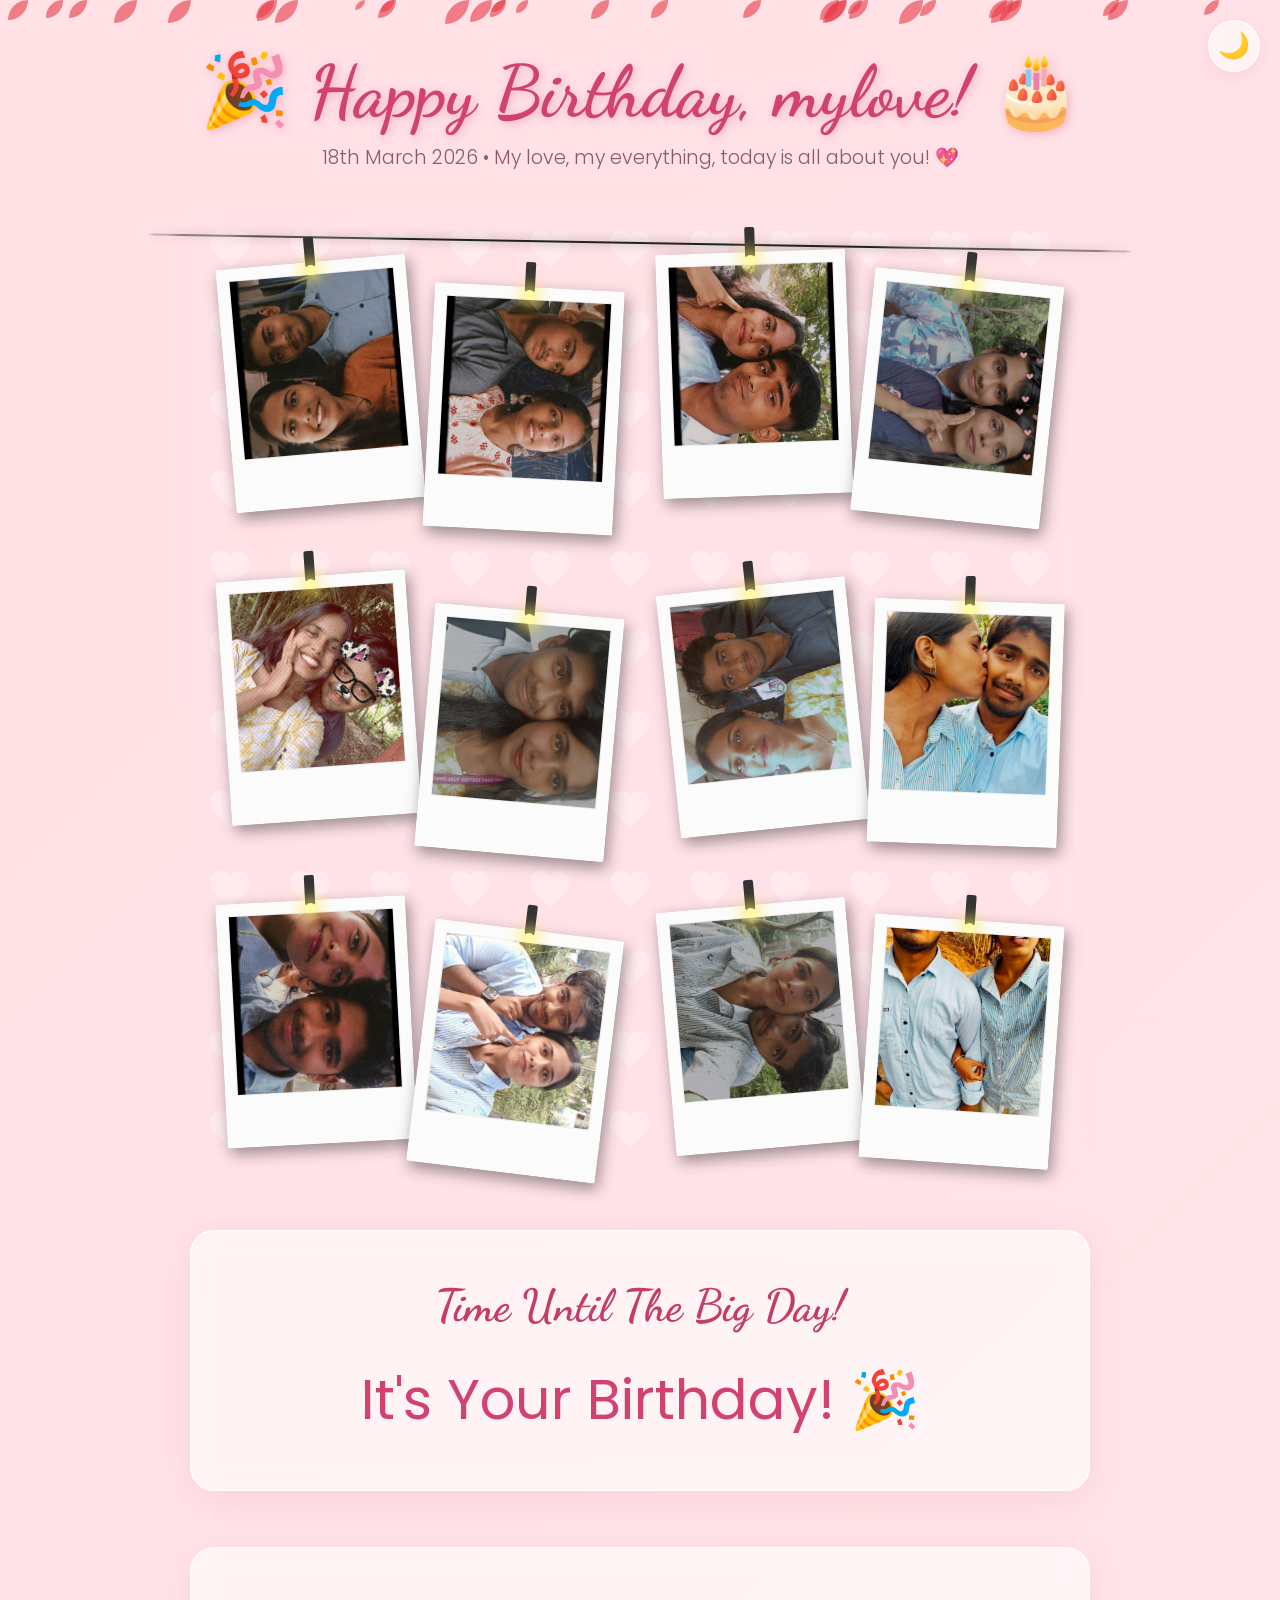
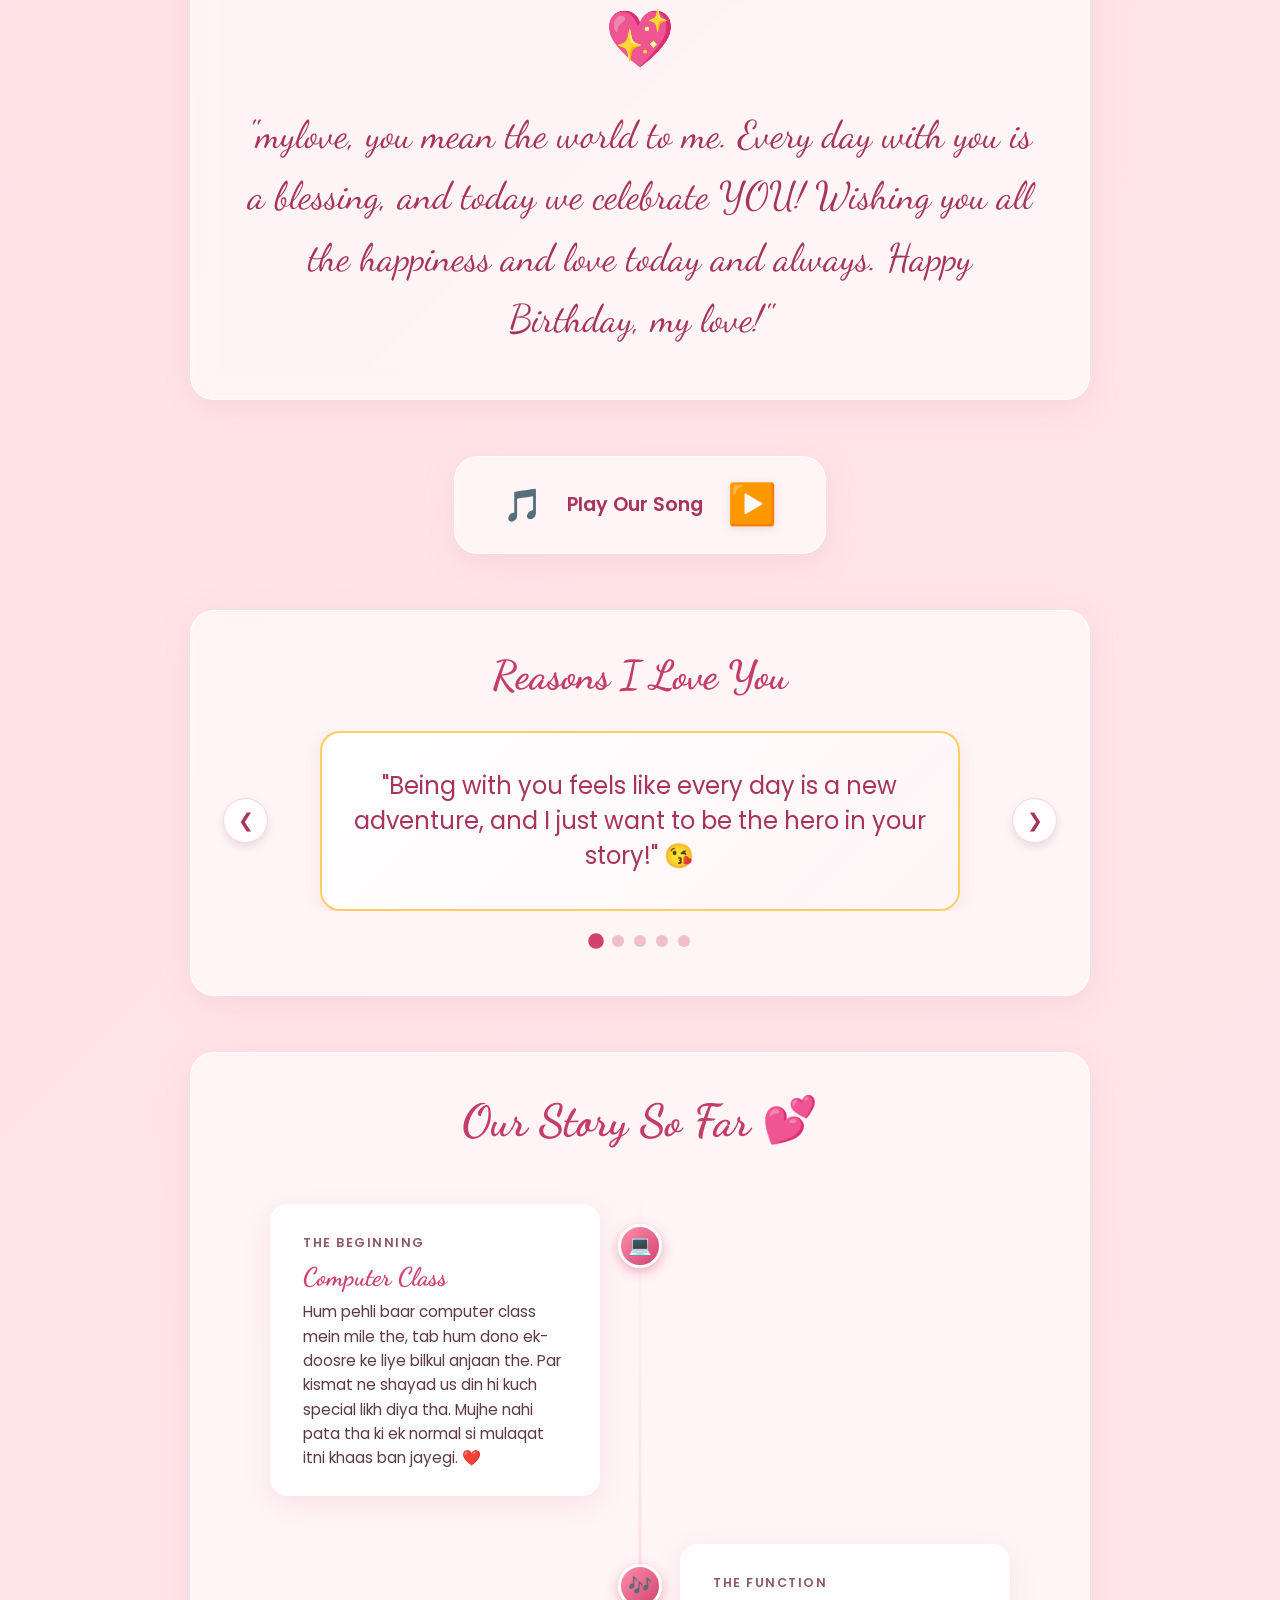
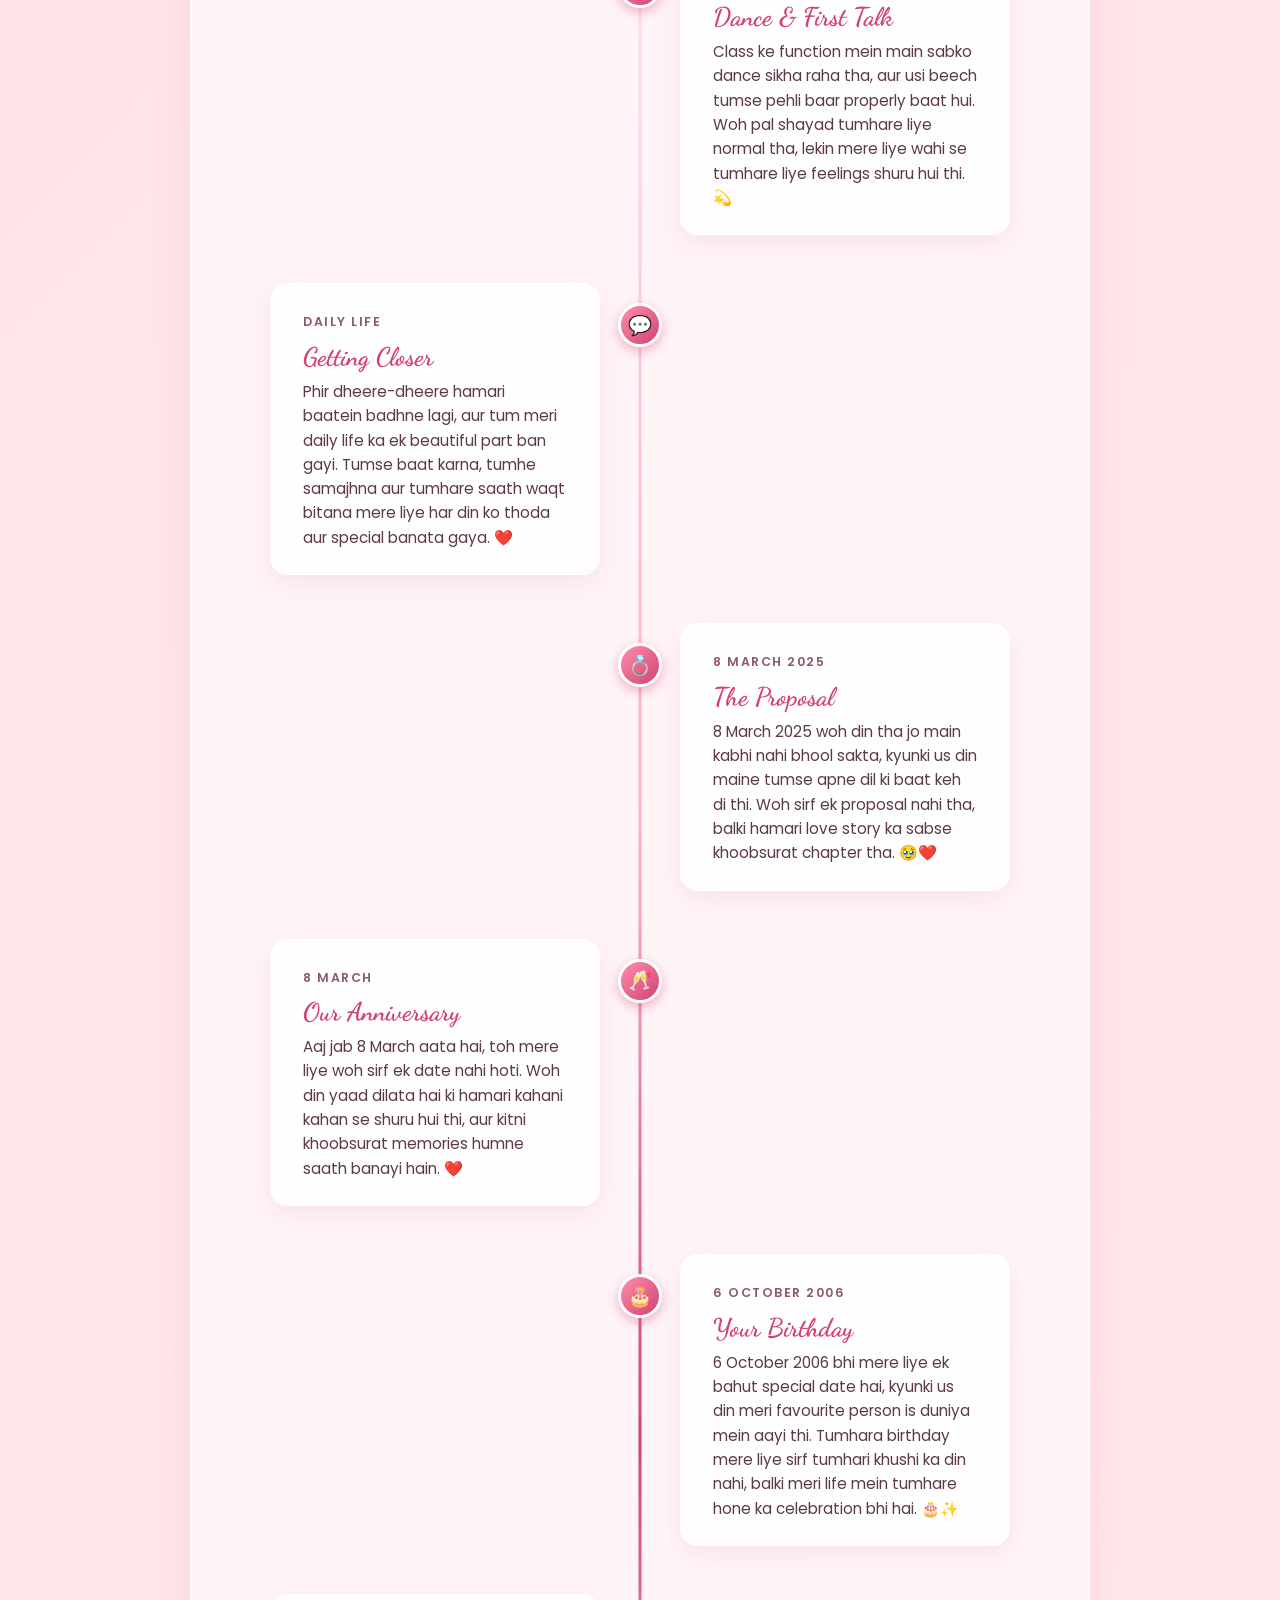
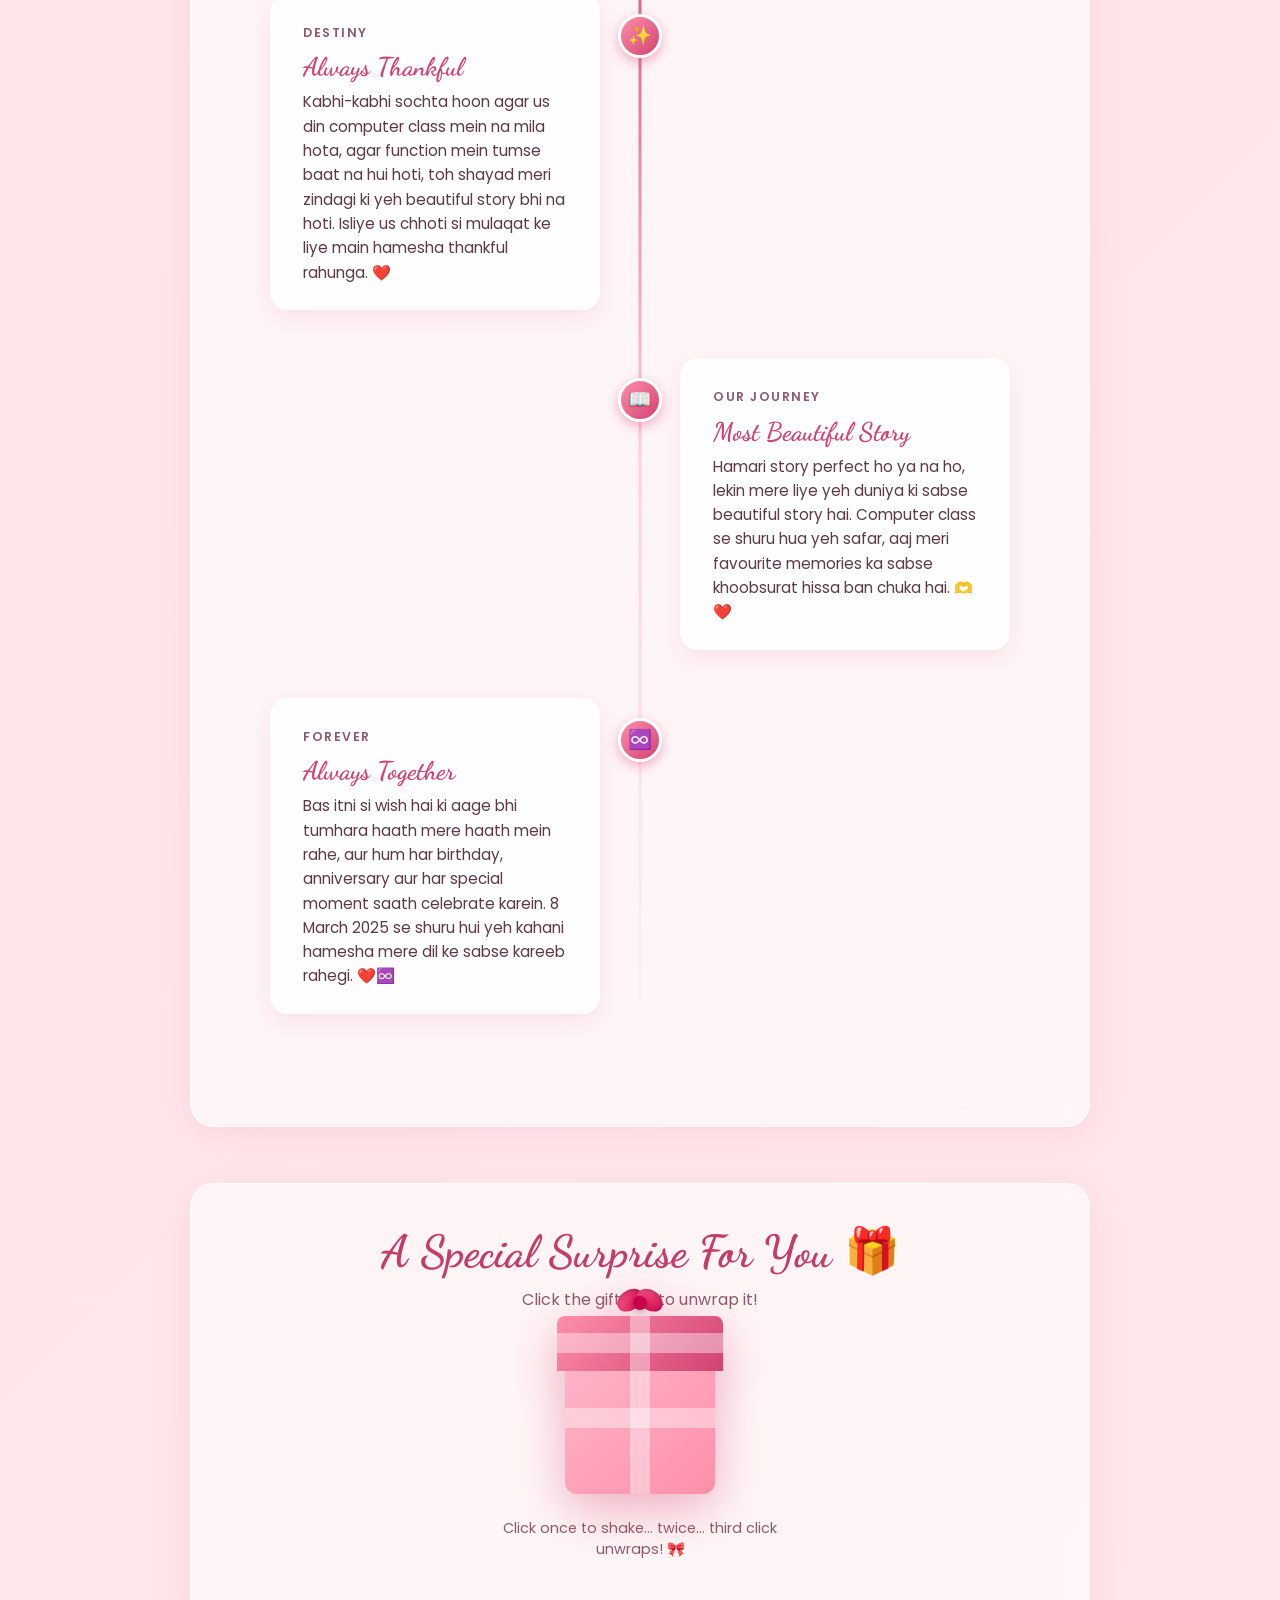
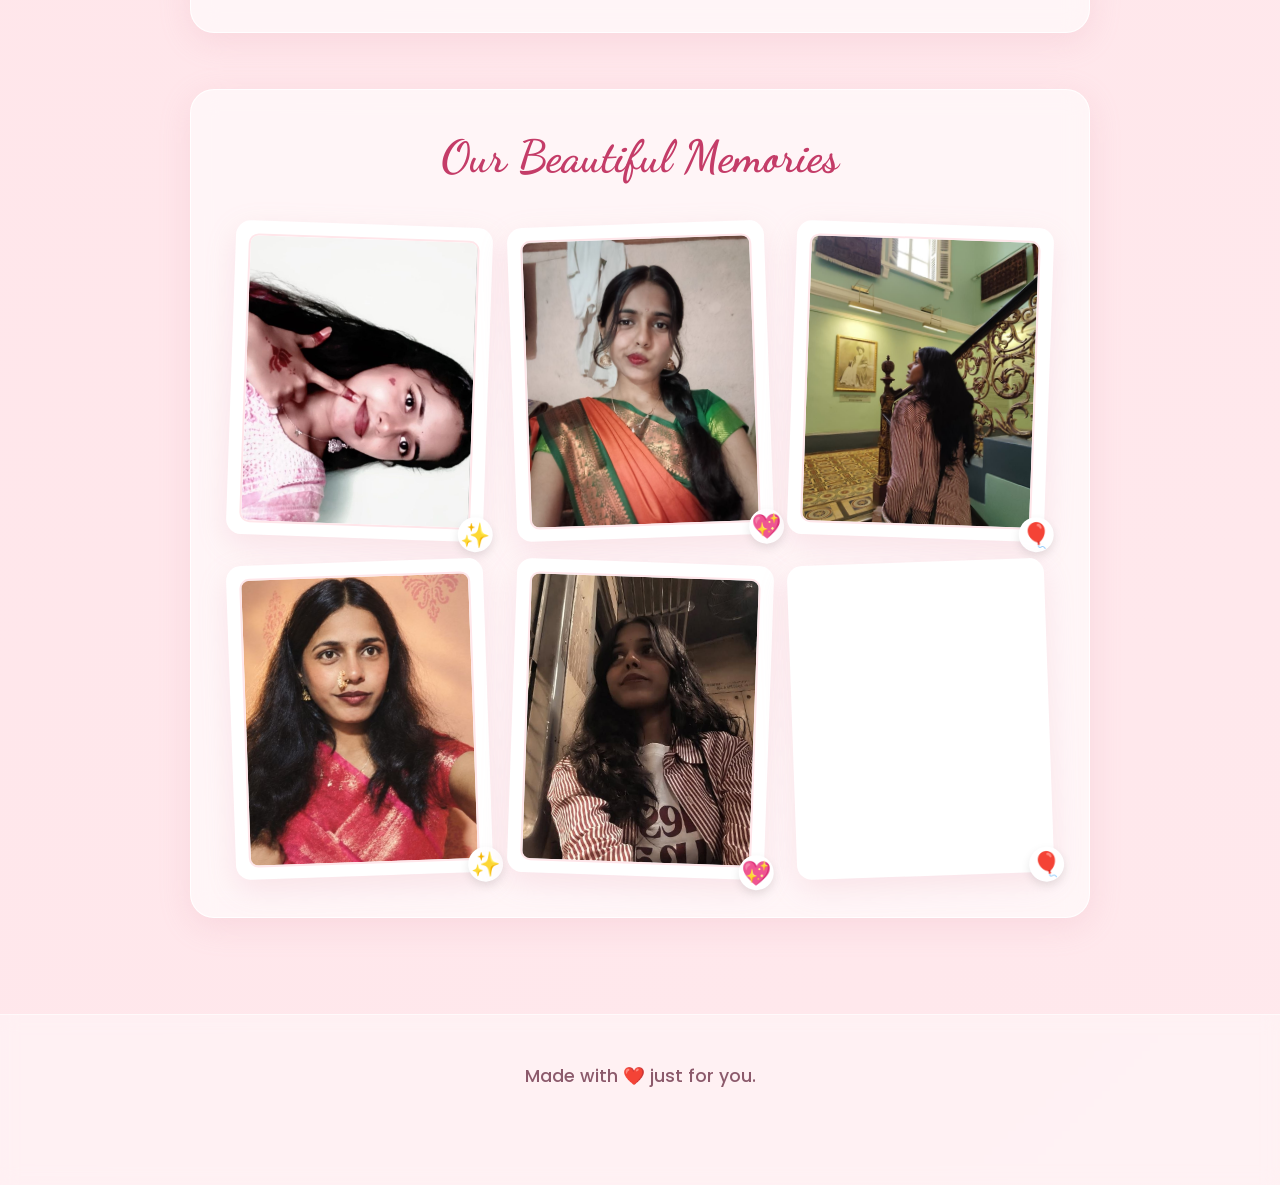
==== commit ad410fa2: "feat: add hanging polaroid photo gallery and timeline memories with media assets" ====
--- a/index.html
+++ b/index.html
@@ -36,6 +36,86 @@
             <p class="subtitle">18th March 2026 • My love, my everything, today is all about you! 💖</p>
         </header>
 
+        <div class="hero-background-gallery glass-panel" style="padding: 0; background: transparent; border: none; box-shadow: none;">
+            <div class="hanging-gallery-container">
+                <div class="fairy-light-wire"></div>
+                <div class="hanging-photos">
+                    <div class="hanging-photo" style="--rotation: -5deg; --drop: 20px; animation-delay: -0s;">
+                        <div class="clip"></div>
+                        <div class="polaroid">
+                            <img src="images/couple1.jpg" alt="Memory 1">
+                        </div>
+                    </div>
+                    <div class="hanging-photo" style="--rotation: 3deg; --drop: 45px; animation-delay: -1s;">
+                        <div class="clip"></div>
+                        <div class="polaroid">
+                            <img src="images/couple2.jpg" alt="Memory 2">
+                        </div>
+                    </div>
+                    <div class="hanging-photo" style="--rotation: -2deg; --drop: 10px; animation-delay: -2s;">
+                        <div class="clip"></div>
+                        <div class="polaroid">
+                            <img src="images/couple3.jpg" alt="Memory 3">
+                        </div>
+                    </div>
+                    <div class="hanging-photo" style="--rotation: 6deg; --drop: 35px; animation-delay: -3s;">
+                        <div class="clip"></div>
+                        <div class="polaroid">
+                            <img src="images/couple4.jpg" alt="Memory 4">
+                        </div>
+                    </div>
+                    <div class="hanging-photo" style="--rotation: -4deg; --drop: 15px; animation-delay: -1.5s;">
+                        <div class="clip"></div>
+                        <div class="polaroid">
+                            <img src="images/couple5.jpg" alt="Memory 5">
+                        </div>
+                    </div>
+                    <div class="hanging-photo" style="--rotation: 5deg; --drop: 50px; animation-delay: -0.5s;">
+                        <div class="clip"></div>
+                        <div class="polaroid">
+                            <img src="images/couple6.jpg" alt="Memory 6">
+                        </div>
+                    </div>
+                    <div class="hanging-photo" style="--rotation: -6deg; --drop: 25px; animation-delay: -2.5s;">
+                        <div class="clip"></div>
+                        <div class="polaroid">
+                            <img src="images/couple7.jpg" alt="Memory 7">
+                        </div>
+                    </div>
+                    <div class="hanging-photo" style="--rotation: 2deg; --drop: 40px; animation-delay: -0.2s;">
+                        <div class="clip"></div>
+                        <div class="polaroid">
+                            <img src="images/couple8.jpg" alt="Memory 8">
+                        </div>
+                    </div>
+                    <div class="hanging-photo" style="--rotation: -3deg; --drop: 15px; animation-delay: -1.2s;">
+                        <div class="clip"></div>
+                        <div class="polaroid">
+                            <img src="images/couple9.jpg" alt="Memory 9">
+                        </div>
+                    </div>
+                    <div class="hanging-photo" style="--rotation: 7deg; --drop: 45px; animation-delay: -3.2s;">
+                        <div class="clip"></div>
+                        <div class="polaroid">
+                            <img src="images/couple11.jpg" alt="Memory 10">
+                        </div>
+                    </div>
+                    <div class="hanging-photo" style="--rotation: -5deg; --drop: 20px; animation-delay: -2.2s;">
+                        <div class="clip"></div>
+                        <div class="polaroid">
+                            <img src="images/couple12.jpg" alt="Memory 11">
+                        </div>
+                    </div>
+                    <div class="hanging-photo" style="--rotation: 4deg; --drop: 35px; animation-delay: -0.8s;">
+                        <div class="clip"></div>
+                        <div class="polaroid">
+                            <img src="images/couple13.jpg" alt="Memory 12">
+                        </div>
+                    </div>
+                </div>
+            </div>
+        </div>
+
         <!-- Feature 6: Random Memory Popups -->
         <div id="random-popup" class="random-popup hidden glass-panel">
             <span class="close-popup" id="close-popup">&times;</span>
@@ -125,54 +205,88 @@
         <section class="timeline-section glass-panel">
             <h2>Our Story So Far 💕</h2>
             <div class="timeline">
+                
+                <div class="timeline-item">
+                    <div class="timeline-dot">💻</div>
+                    <div class="timeline-card">
+                        <span class="timeline-date">The Beginning</span>
+                        <h3>Computer Class</h3>
+                        <p>Hum pehli baar computer class mein mile the, tab hum dono ek-doosre ke liye bilkul anjaan the. Par kismat ne shayad us din hi kuch special likh diya tha. Mujhe nahi pata tha ki ek normal si mulaqat itni khaas ban jayegi. ❤️</p>
+                    </div>
+                </div>
+                
+                <div class="timeline-item">
+                    <div class="timeline-dot">🎶</div>
+                    <div class="timeline-card">
+                        <span class="timeline-date">The Function</span>
+                        <h3>Dance & First Talk</h3>
+                        <p>Class ke function mein main sabko dance sikha raha tha, aur usi beech tumse pehli baar properly baat hui. Woh pal shayad tumhare liye normal tha, lekin mere liye wahi se tumhare liye feelings shuru hui thi. 💫</p>
+                    </div>
+                </div>
+                
+                <div class="timeline-item">
+                    <div class="timeline-dot">💬</div>
+                    <div class="timeline-card">
+                        <span class="timeline-date">Daily Life</span>
+                        <h3>Getting Closer</h3>
+                        <p>Phir dheere-dheere hamari baatein badhne lagi, aur tum meri daily life ka ek beautiful part ban gayi. Tumse baat karna, tumhe samajhna aur tumhare saath waqt bitana mere liye har din ko thoda aur special banata gaya. ❤️</p>
+                    </div>
+                </div>
+                
+                <div class="timeline-item">
+                    <div class="timeline-dot">💍</div>
+                    <div class="timeline-card">
+                        <span class="timeline-date">8 March 2025</span>
+                        <h3>The Proposal</h3>
+                        <p>8 March 2025 woh din tha jo main kabhi nahi bhool sakta, kyunki us din maine tumse apne dil ki baat keh di thi. Woh sirf ek proposal nahi tha, balki hamari love story ka sabse khoobsurat chapter tha. 🥹❤️</p>
+                    </div>
+                </div>
+                
+                <div class="timeline-item">
+                    <div class="timeline-dot">🥂</div>
+                    <div class="timeline-card">
+                        <span class="timeline-date">8 March</span>
+                        <h3>Our Anniversary</h3>
+                        <p>Aaj jab 8 March aata hai, toh mere liye woh sirf ek date nahi hoti. Woh din yaad dilata hai ki hamari kahani kahan se shuru hui thi, aur kitni khoobsurat memories humne saath banayi hain. ❤️</p>
+                    </div>
+                </div>
+                
+                <div class="timeline-item">
+                    <div class="timeline-dot">🎂</div>
+                    <div class="timeline-card">
+                        <span class="timeline-date">6 October 2006</span>
+                        <h3>Your Birthday</h3>
+                        <p>6 October 2006 bhi mere liye ek bahut special date hai, kyunki us din meri favourite person is duniya mein aayi thi. Tumhara birthday mere liye sirf tumhari khushi ka din nahi, balki meri life mein tumhare hone ka celebration bhi hai. 🎂✨</p>
+                    </div>
+                </div>
+                
                 <div class="timeline-item">
                     <div class="timeline-dot">✨</div>
                     <div class="timeline-card">
-                        <span class="timeline-date">The Spark</span>
-                        <h3>Prarambh Fest</h3>
-                        <p>The college fest was alive with energy, students from different colleges coming together. As soon as I stepped in, I noticed you – your confidence and curiosity stood out. 🌟</p>
-                    </div>
-                </div>
-                <div class="timeline-item">
-                    <div class="timeline-dot">🚶‍♀️🚶‍♂️</div>
-                    <div class="timeline-card">
-                        <span class="timeline-date">Walking Together</span>
-                        <h3>Road Walk</h3>
-                        <p>We joined the road walk, mingling with people and laughing together. It was a perfect blend of fun and connection, but I couldn’t help but notice how I felt drawn to you. 👣</p>
-                    </div>
-                </div>
-                <div class="timeline-item">
-                    <div class="timeline-dot">🤝</div>
-                    <div class="timeline-card">
-                        <span class="timeline-date">A First Spark</span>
-                        <h3>The Hand Touch</h3>
-                        <p>In the middle of the excitement, I found myself trying to reach for your hand, not planned, just a natural instinct to connect. Every time our hands almost brushed, I felt a spark. ⚡</p>
-                    </div>
-                </div>
-                <div class="timeline-item">
-                    <div class="timeline-dot">😏</div>
-                    <div class="timeline-card">
-                        <span class="timeline-date">The Teasing</span>
-                        <h3>Friends Noticing</h3>
-                        <p>I didn’t tell my friends about the little moments with you, but they could sense something was different. They teased me, but I didn't mind; I was just enjoying being near you. ✨</p>
-                    </div>
-                </div>
-                <div class="timeline-item">
-                    <div class="timeline-dot">🏙️</div>
-                    <div class="timeline-card">
-                        <span class="timeline-date">Night Walk</span>
-                        <h3>City Exploration</h3>
-                        <p>Later, we decided to take a walk around the city – first to Iskcon Temple, then to the Center Garden. The night was peaceful, and it felt like we were in our own little world, just talking and exploring. 🌙</p>
-                    </div>
-                </div>
-                <div class="timeline-item">
-                    <div class="timeline-dot">⛲</div>
-                    <div class="timeline-card">
-                        <span class="timeline-date">Time Stood Still</span>
-                        <h3>Fountain Moment</h3>
-                        <p>We ended up sitting by the fountain, the cool night air around us. It felt like time slowed down, and we were the only ones there, soaking in the quiet and each other’s company. 💫</p>
-                    </div>
-                </div>
+                        <span class="timeline-date">Destiny</span>
+                        <h3>Always Thankful</h3>
+                        <p>Kabhi-kabhi sochta hoon agar us din computer class mein na mila hota, agar function mein tumse baat na hui hoti, toh shayad meri zindagi ki yeh beautiful story bhi na hoti. Isliye us chhoti si mulaqat ke liye main hamesha thankful rahunga. ❤️</p>
+                    </div>
+                </div>
+                
+                <div class="timeline-item">
+                    <div class="timeline-dot">📖</div>
+                    <div class="timeline-card">
+                        <span class="timeline-date">Our Journey</span>
+                        <h3>Most Beautiful Story</h3>
+                        <p>Hamari story perfect ho ya na ho, lekin mere liye yeh duniya ki sabse beautiful story hai. Computer class se shuru hua yeh safar, aaj meri favourite memories ka sabse khoobsurat hissa ban chuka hai. 🫶❤️</p>
+                    </div>
+                </div>
+                
+                <div class="timeline-item">
+                    <div class="timeline-dot">♾️</div>
+                    <div class="timeline-card">
+                        <span class="timeline-date">Forever</span>
+                        <h3>Always Together</h3>
+                        <p>Bas itni si wish hai ki aage bhi tumhara haath mere haath mein rahe, aur hum har birthday, anniversary aur har special moment saath celebrate karein. 8 March 2025 se shuru hui yeh kahani hamesha mere dil ke sabse kareeb rahegi. ❤️♾️</p>
+                    </div>
+                </div>
+                
             </div>
         </section>
 
@@ -210,6 +324,8 @@
             </div>
         </section>
 
+
+
         <section class="gallery-section glass-panel">
             <h2>Our Beautiful Memories</h2>
             <div class="photo-grid" id="dynamic-photo-grid">
--- a/style.css
+++ b/style.css
@@ -1234,3 +1234,164 @@
     /* Night Mode Toggle */
     .theme-toggle { top: 12px; right: 12px; width: 44px; height: 44px; font-size: 1.3rem; }
 }
+
+/* ============================================
+   HANGING PHOTO GALLERY BACKGROUND
+   ============================================ */
+.hero-background-gallery {
+    position: relative;
+    width: 100%;
+    margin-top: -1rem;
+    padding-bottom: 2rem;
+    border-radius: 24px;
+    z-index: 10; 
+    
+    /* Romantic soft glow background */
+    background: 
+        radial-gradient(circle at 20% 30%, rgba(255, 154, 175, 0.4) 0%, transparent 50%),
+        radial-gradient(circle at 80% 20%, rgba(255, 192, 203, 0.4) 0%, transparent 50%),
+        radial-gradient(circle at 50% 80%, rgba(255, 228, 225, 0.5) 0%, transparent 60%);
+}
+
+body.night-mode .hero-background-gallery {
+    background: 
+        radial-gradient(circle at 20% 30%, rgba(180, 100, 255, 0.3) 0%, transparent 50%),
+        radial-gradient(circle at 80% 20%, rgba(212, 168, 255, 0.25) 0%, transparent 50%),
+        radial-gradient(circle at 50% 80%, rgba(130, 70, 200, 0.3) 0%, transparent 60%);
+}
+
+/* Floating tiny hearts in the background */
+.hero-background-gallery::before {
+    content: '';
+    position: absolute;
+    top: 0; left: 0; width: 100%; height: 100%;
+    background-image: url("data:image/svg+xml;utf8,<svg width='80' height='80' viewBox='0 0 60 60' xmlns='http://www.w3.org/2000/svg'><path d='M30 18c-3-5-10-5-13-1-3 4-2 9 0 12l13 13 13-13c2-3 3-8 0-12-3-4-10-4-13 1z' fill='rgba(255,255,255,0.3)'/></svg>");
+    background-size: 80px 80px;
+    border-radius: 24px;
+    z-index: -1;
+    animation: floatHearts 15s linear infinite;
+}
+
+@keyframes floatHearts {
+    0% { background-position: 0 0; }
+    100% { background-position: 80px 80px; }
+}
+
+/* Make photos themselves interactive so hover works where container doesn't block them */
+.hanging-photo {
+    pointer-events: auto;
+}
+
+.hanging-gallery-container {
+    position: relative;
+    width: 100%;
+    min-height: 350px;
+    display: flex;
+    justify-content: center;
+}
+
+.fairy-light-wire {
+    position: absolute;
+    top: 20px;
+    left: -5%;
+    width: 110%;
+    height: 2px;
+    background: #222;
+    border-radius: 50%;
+    box-shadow: 0 0 10px rgba(0,0,0,0.5);
+    z-index: 1;
+    transform: translateY(10px) rotate(1deg);
+}
+
+.hanging-photos {
+    display: flex;
+    flex-wrap: wrap;
+    justify-content: center;
+    gap: 30px;
+    width: 100%;
+    max-width: 1100px;
+    position: relative;
+    z-index: 2;
+    padding-top: 30px;
+}
+
+.hanging-photo {
+    position: relative;
+    margin-top: var(--drop, 0px);
+    transform-origin: top center;
+    transform: rotate(var(--rotation, 0deg));
+    animation: swing 6s ease-in-out infinite alternate;
+    transition: transform 0.4s cubic-bezier(0.25, 0.8, 0.25, 1), box-shadow 0.4s ease;
+    cursor: pointer;
+}
+
+.hanging-photo:hover {
+    transform: scale(1.15) rotate(0deg) !important;
+    animation-play-state: paused;
+    z-index: 10;
+}
+
+.clip {
+    position: absolute;
+    top: -25px;
+    left: 50%;
+    transform: translateX(-50%);
+    width: 10px;
+    height: 30px;
+    background: #333;
+    border-radius: 2px;
+    z-index: 3;
+}
+
+.clip::after {
+    content: '';
+    position: absolute;
+    bottom: -8px;
+    left: 50%;
+    transform: translateX(-50%);
+    width: 10px;
+    height: 10px;
+    border-radius: 50%;
+    background: #fffaa3;
+    box-shadow: 0 0 15px 5px rgba(255, 235, 100, 0.9);
+}
+
+.polaroid {
+    background: #fdfdfd;
+    padding: 12px 12px 45px 12px;
+    border-radius: 2px;
+    box-shadow: 3px 6px 15px rgba(0,0,0,0.4);
+    width: 190px;
+    position: relative;
+    background-image: url("data:image/svg+xml;utf8,<svg viewBox='0 0 200 200' xmlns='http://www.w3.org/2000/svg'><filter id='noise'><feTurbulence type='fractalNoise' baseFrequency='0.8' numOctaves='3' stitchTiles='stitch'/></filter><rect width='100%' height='100%' filter='url(%23noise)' opacity='0.05'/></svg>");
+}
+
+.hanging-photo:hover .polaroid {
+    box-shadow: 6px 15px 30px rgba(0,0,0,0.6);
+}
+
+.polaroid img {
+    width: 100%;
+    height: 180px;
+    object-fit: cover;
+    border: 1px solid #eee;
+}
+
+@keyframes swing {
+    0% { transform: rotate(calc(var(--rotation) - 2.5deg)); }
+    100% { transform: rotate(calc(var(--rotation) + 2.5deg)); }
+}
+
+@media (max-width: 768px) {
+    .polaroid { width: 150px; padding: 10px 10px 35px 10px; }
+    .polaroid img { height: 140px; }
+    .hanging-photos { gap: 20px; }
+}
+
+@media (max-width: 480px) {
+    .polaroid { width: 120px; padding: 8px 8px 30px 8px; }
+    .polaroid img { height: 110px; }
+    .hanging-photos { gap: 15px; }
+    .fairy-light-wire { top: 15px; }
+    .clip { top: -20px; height: 25px; }
+}
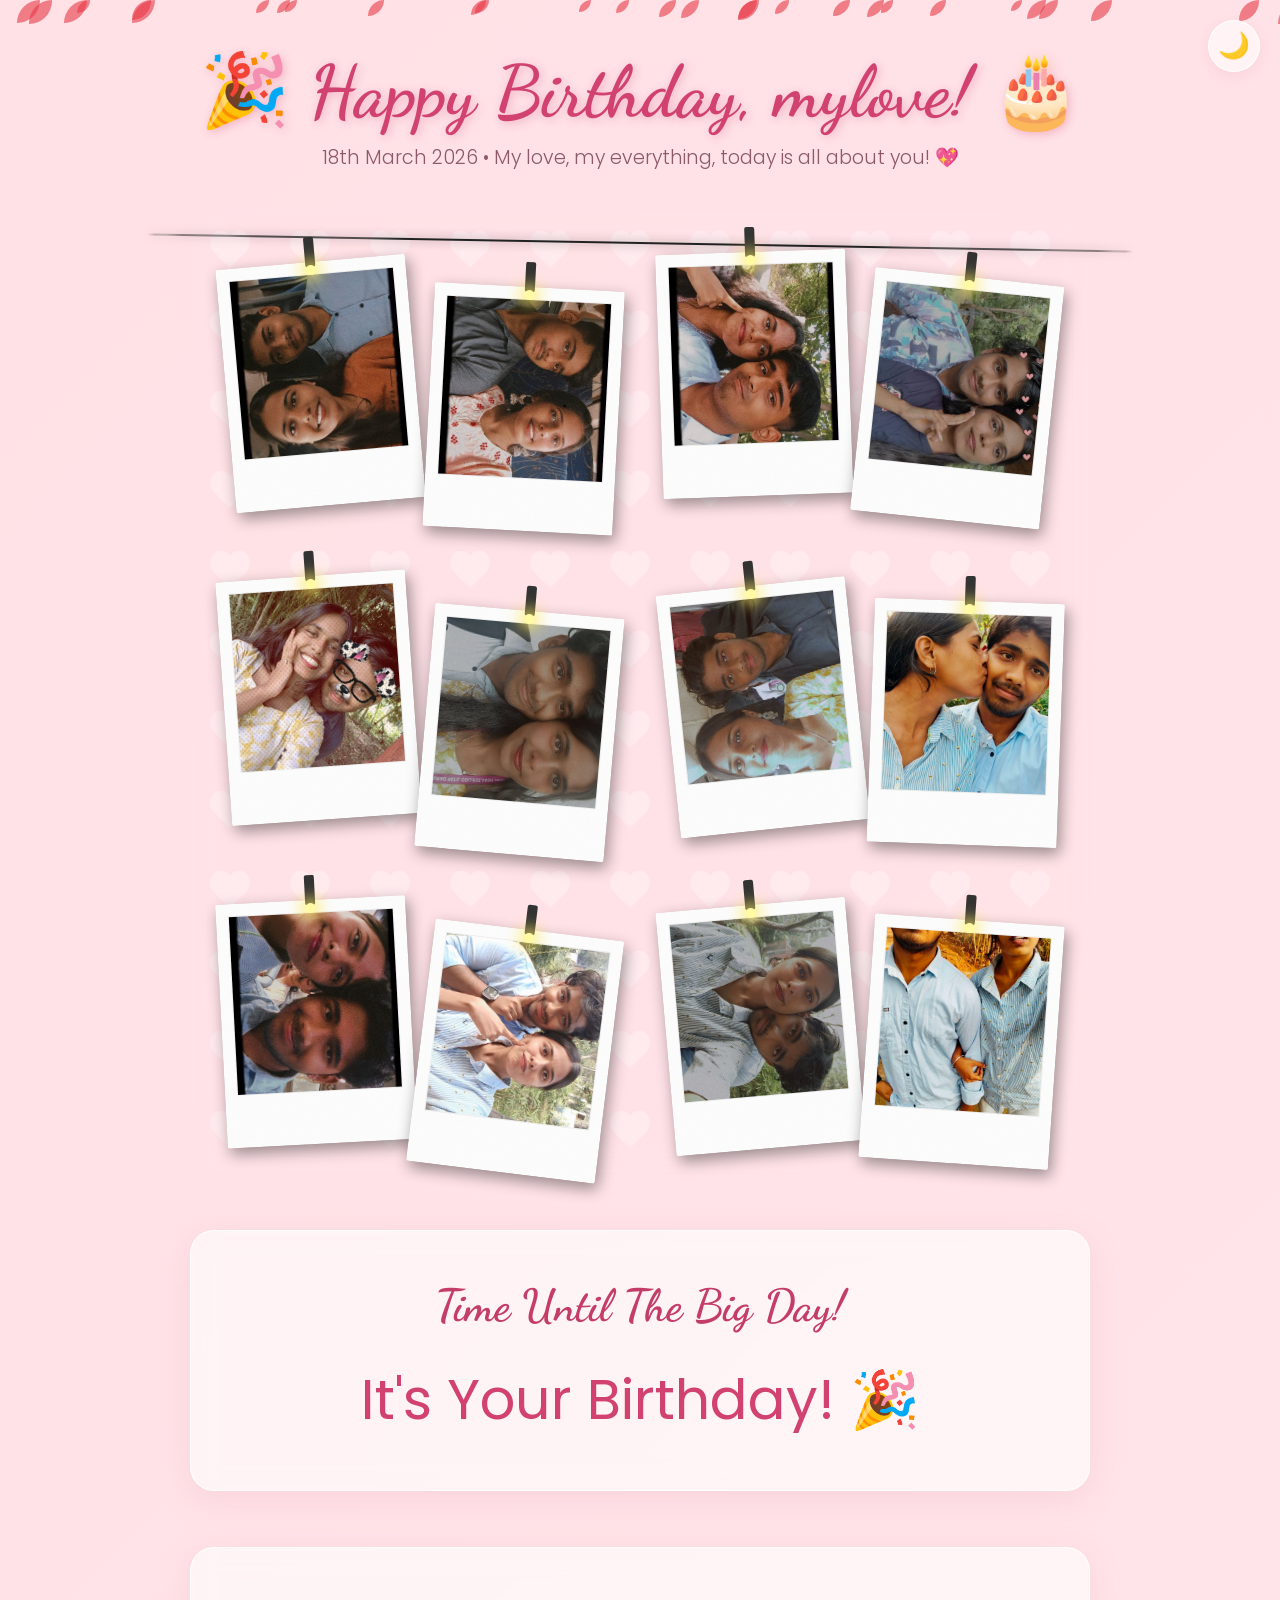
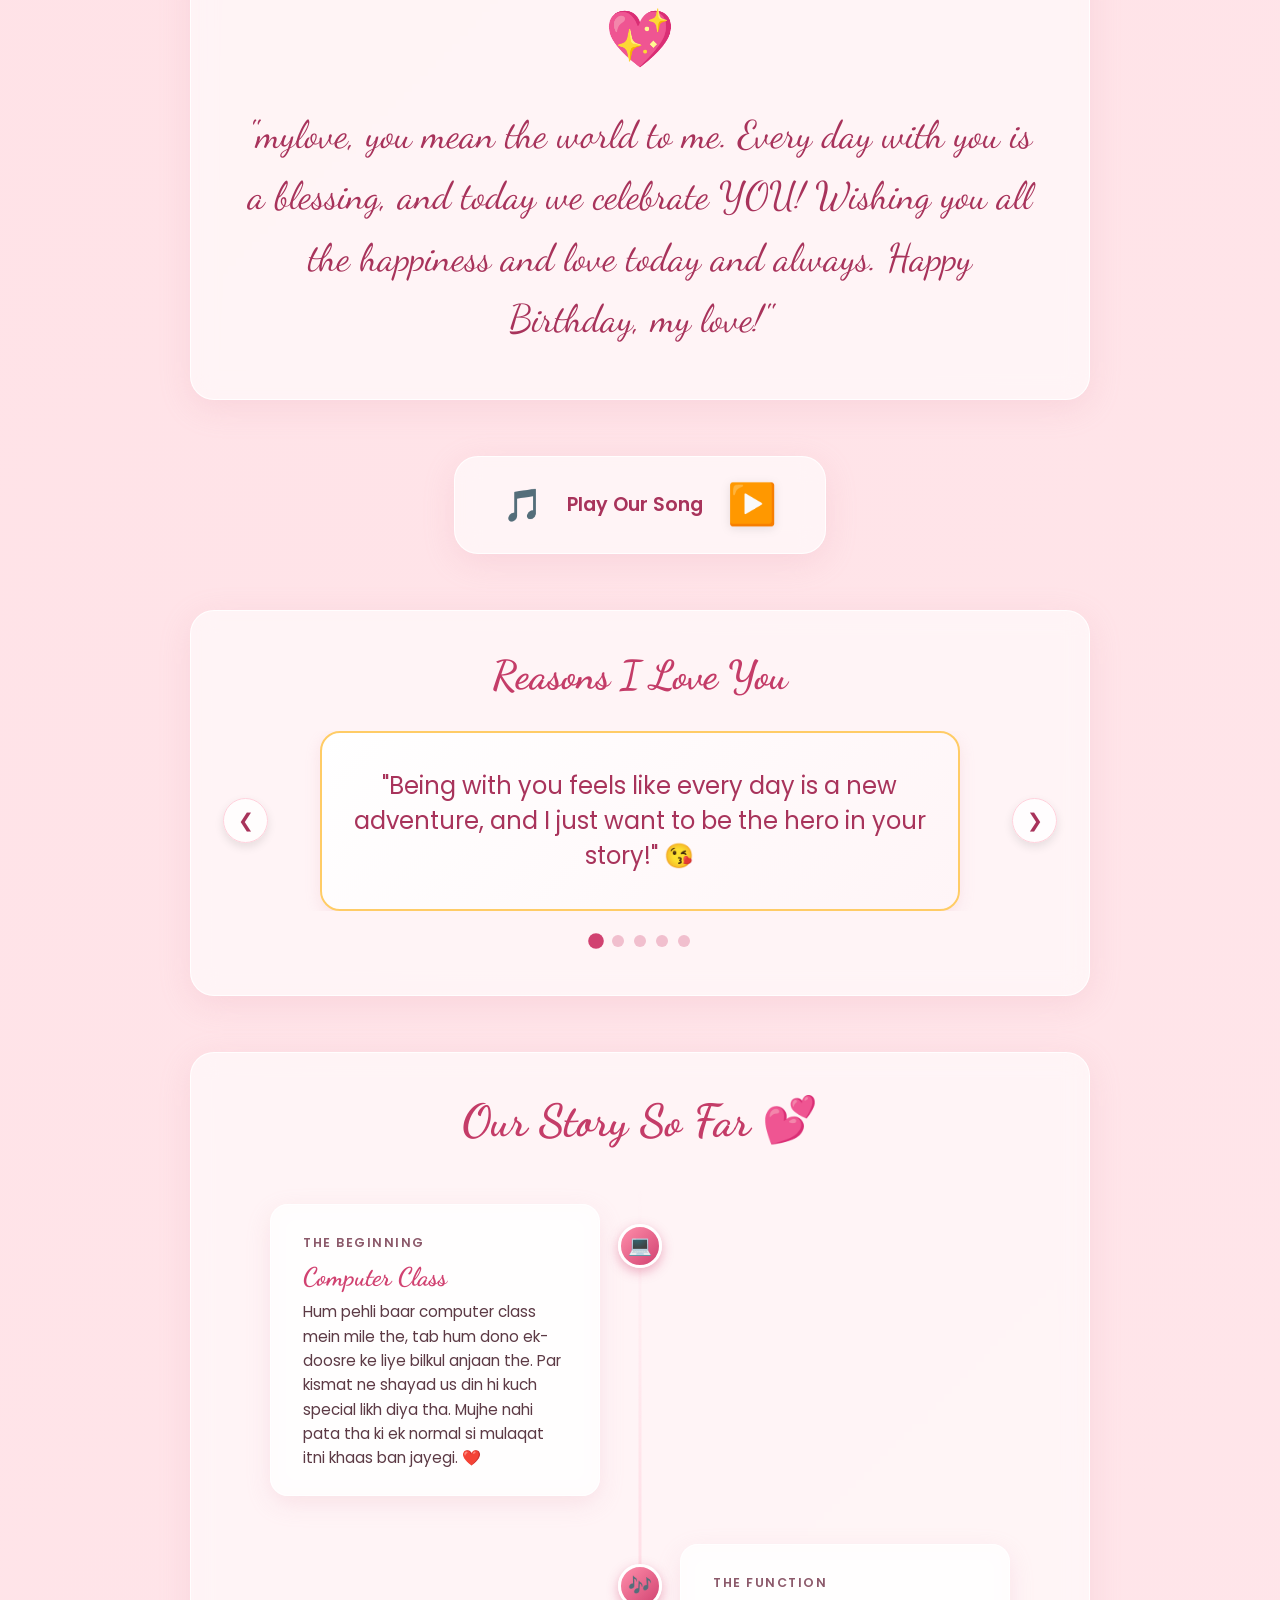
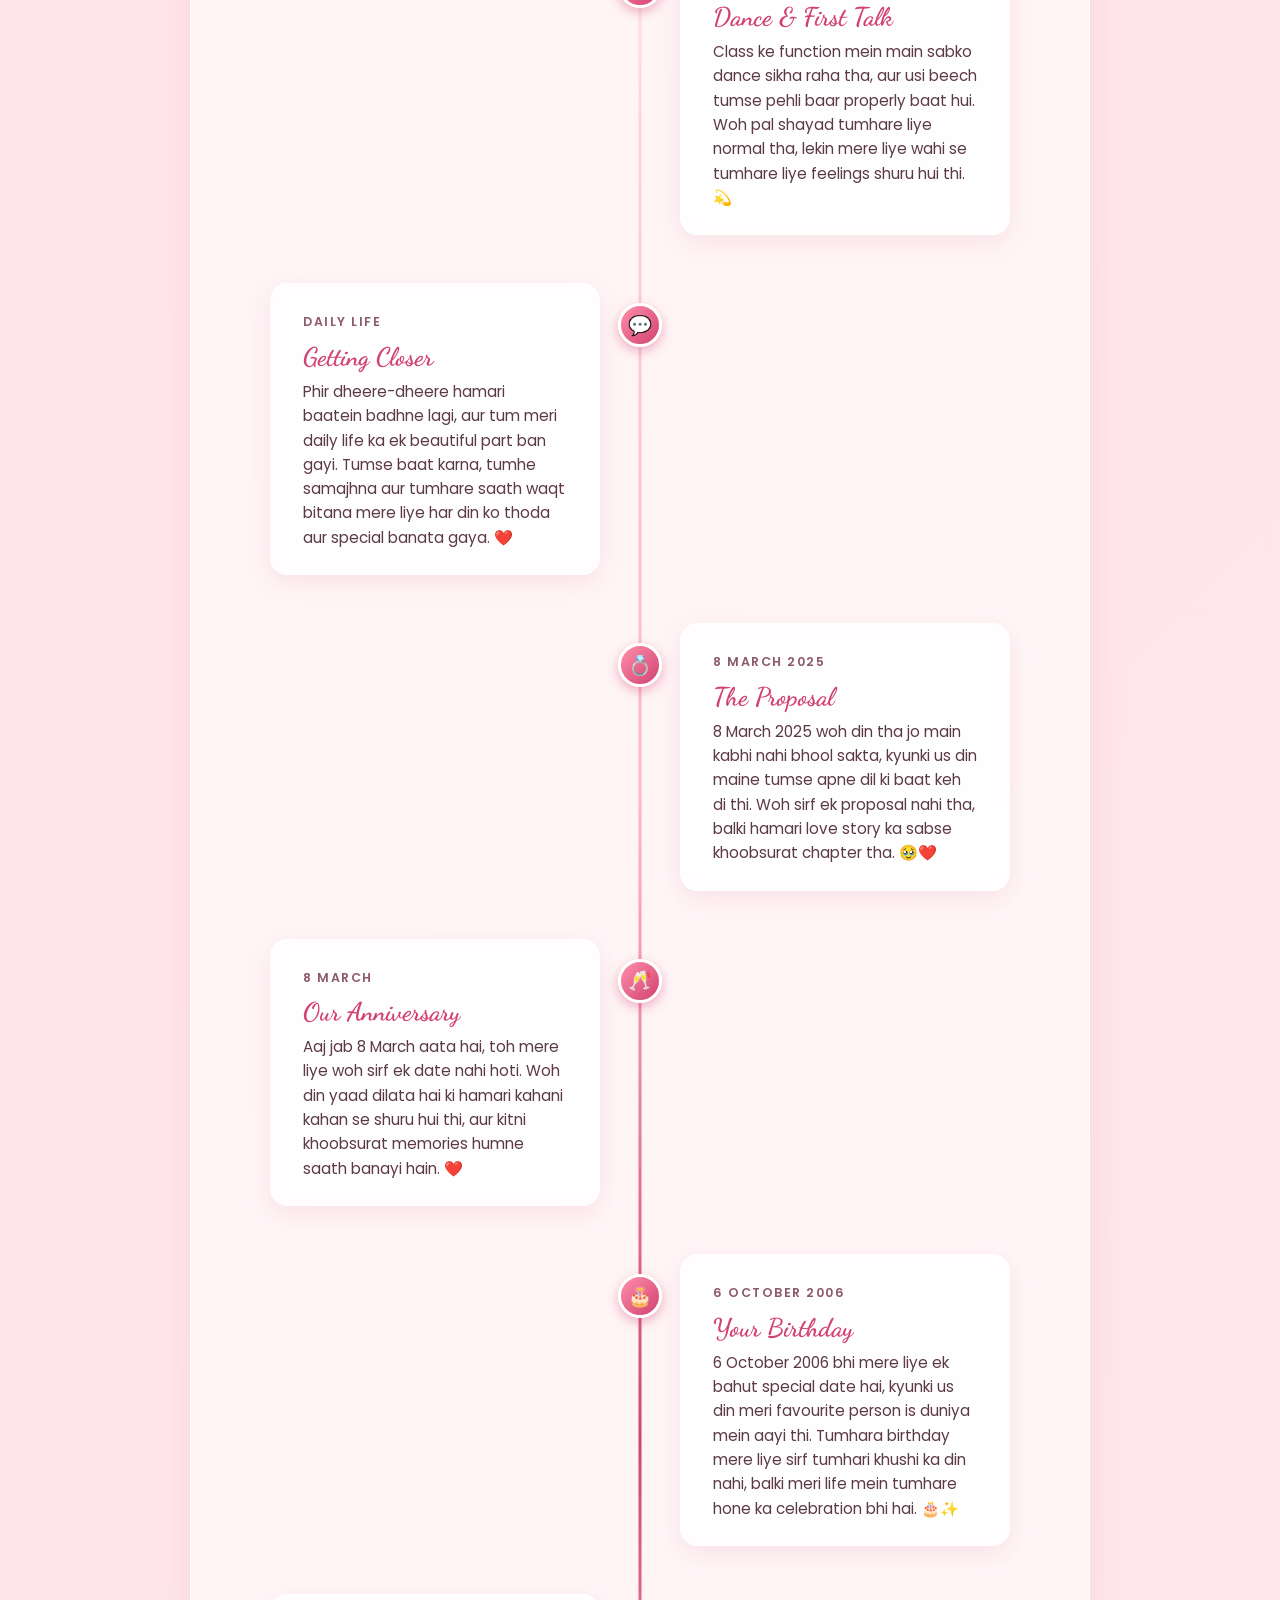
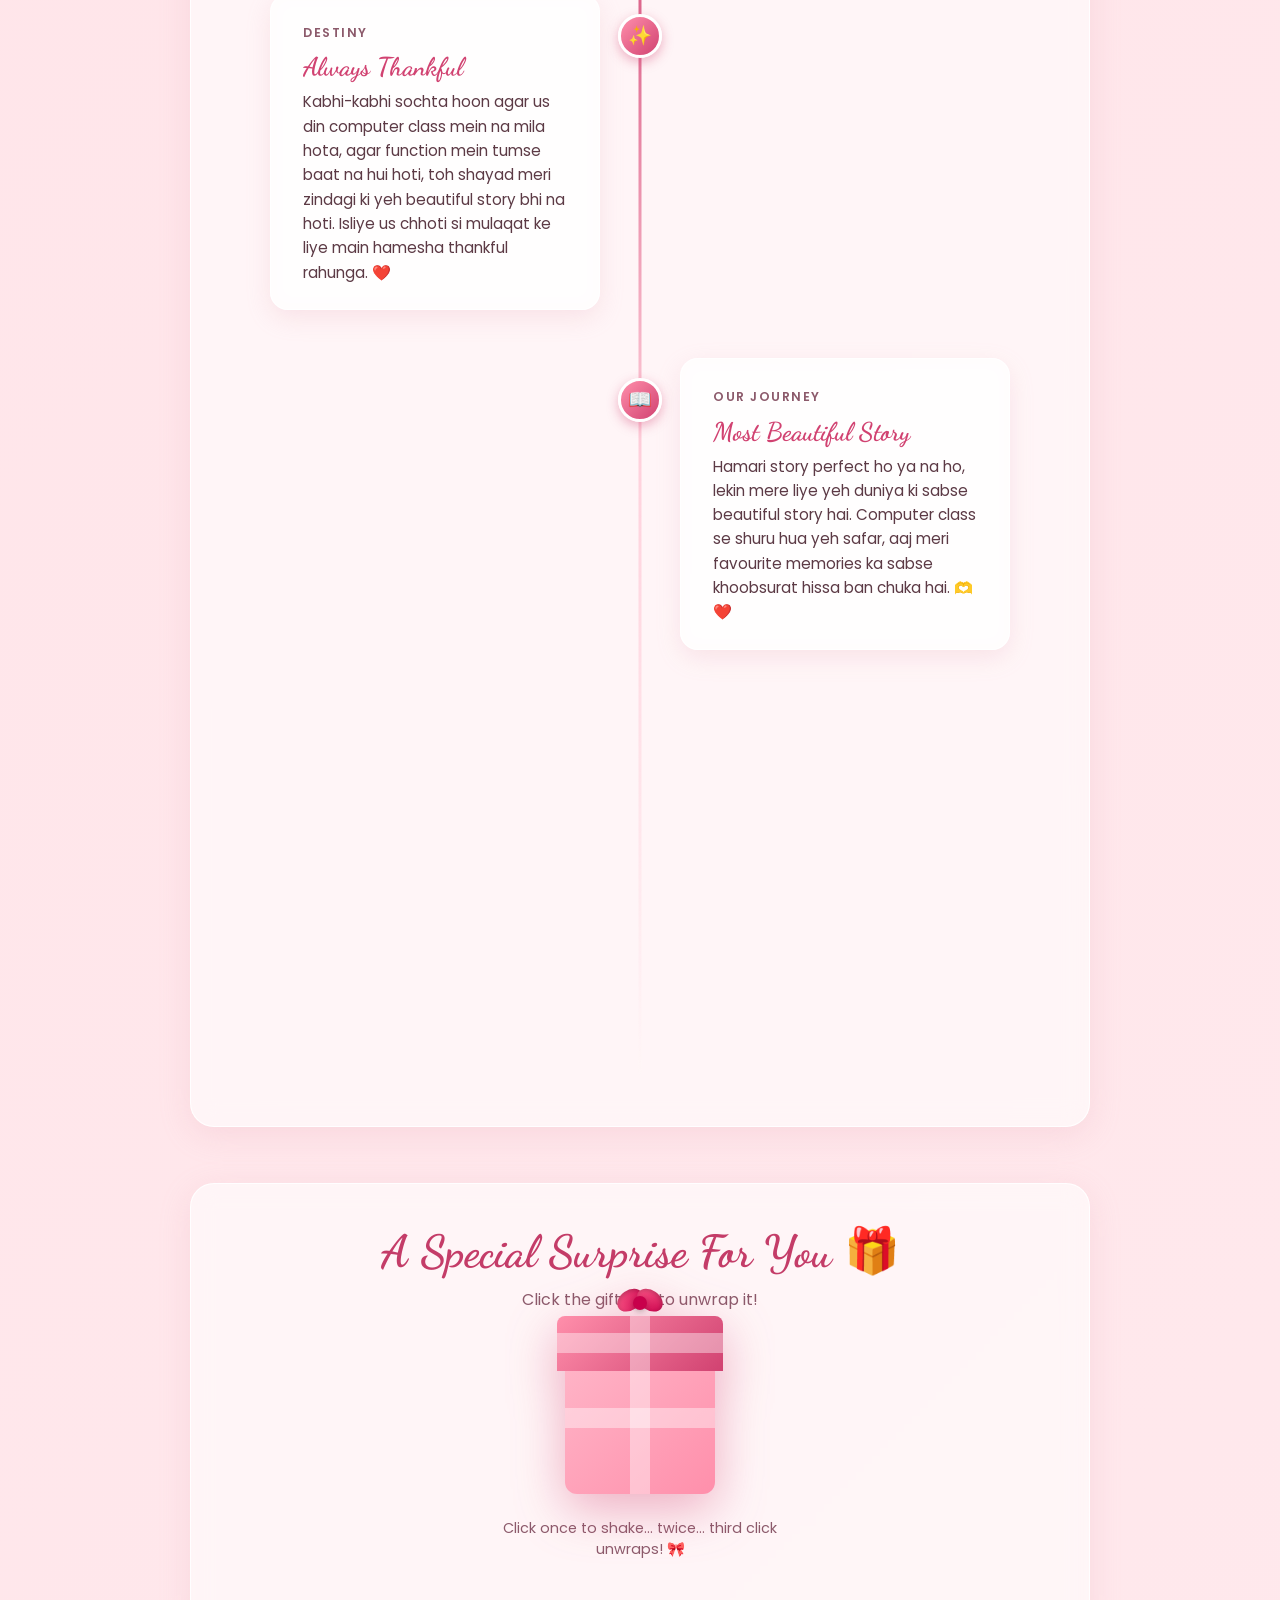
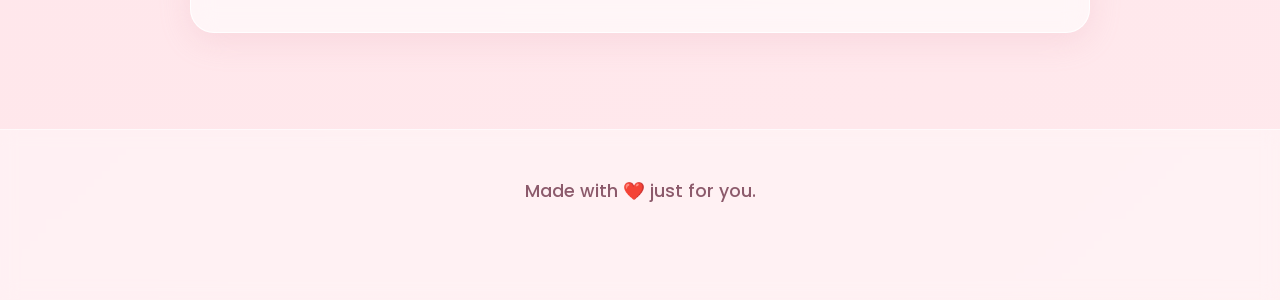
==== commit 651e124d: "feat: move photo grid gallery inside the surprise content section" ====
--- a/index.html
+++ b/index.html
@@ -314,6 +314,16 @@
             </div>
             <!-- The hidden surprise content -->
             <div id="surprise-content" class="surprise-content hidden glass-panel">
+                <div class="photo-grid" id="dynamic-photo-grid" style="margin-bottom: 2rem;">
+                    <!-- 6 dynamic image slots will be populated via JavaScript -->
+                    <div class="image-frame"><img src="" class="personal-image" loading="lazy" alt="Memory"><div class="frame-decor">✨</div></div>
+                    <div class="image-frame"><img src="" class="personal-image" loading="lazy" alt="Memory"><div class="frame-decor">💖</div></div>
+                    <div class="image-frame"><img src="" class="personal-image" loading="lazy" alt="Memory"><div class="frame-decor">🎈</div></div>
+                    <div class="image-frame"><img src="" class="personal-image" loading="lazy" alt="Memory"><div class="frame-decor">✨</div></div>
+                    <div class="image-frame"><img src="" class="personal-image" loading="lazy" alt="Memory"><div class="frame-decor">💖</div></div>
+                    <div class="image-frame"><img src="" class="personal-image" loading="lazy" alt="Memory"><div class="frame-decor">🎈</div></div>
+                </div>
+                
                 <h3>🎉 Happy Birthday, My Love! 🎉</h3>
                 <p>
                     You are my sun, my moon, and all my stars. Every day I wake up grateful to have you in my life.
@@ -321,21 +331,6 @@
                     make, every dream you dream — I want it all to come true. Here's to you, mylove. 
                     You are my forever and always. ❤️
                 </p>
-            </div>
-        </section>
-
-
-
-        <section class="gallery-section glass-panel">
-            <h2>Our Beautiful Memories</h2>
-            <div class="photo-grid" id="dynamic-photo-grid">
-                <!-- 6 dynamic image slots will be populated via JavaScript -->
-                <div class="image-frame"><img src="" class="personal-image" loading="lazy" alt="Memory"><div class="frame-decor">✨</div></div>
-                <div class="image-frame"><img src="" class="personal-image" loading="lazy" alt="Memory"><div class="frame-decor">💖</div></div>
-                <div class="image-frame"><img src="" class="personal-image" loading="lazy" alt="Memory"><div class="frame-decor">🎈</div></div>
-                <div class="image-frame"><img src="" class="personal-image" loading="lazy" alt="Memory"><div class="frame-decor">✨</div></div>
-                <div class="image-frame"><img src="" class="personal-image" loading="lazy" alt="Memory"><div class="frame-decor">💖</div></div>
-                <div class="image-frame"><img src="" class="personal-image" loading="lazy" alt="Memory"><div class="frame-decor">🎈</div></div>
             </div>
         </section>
     </div>
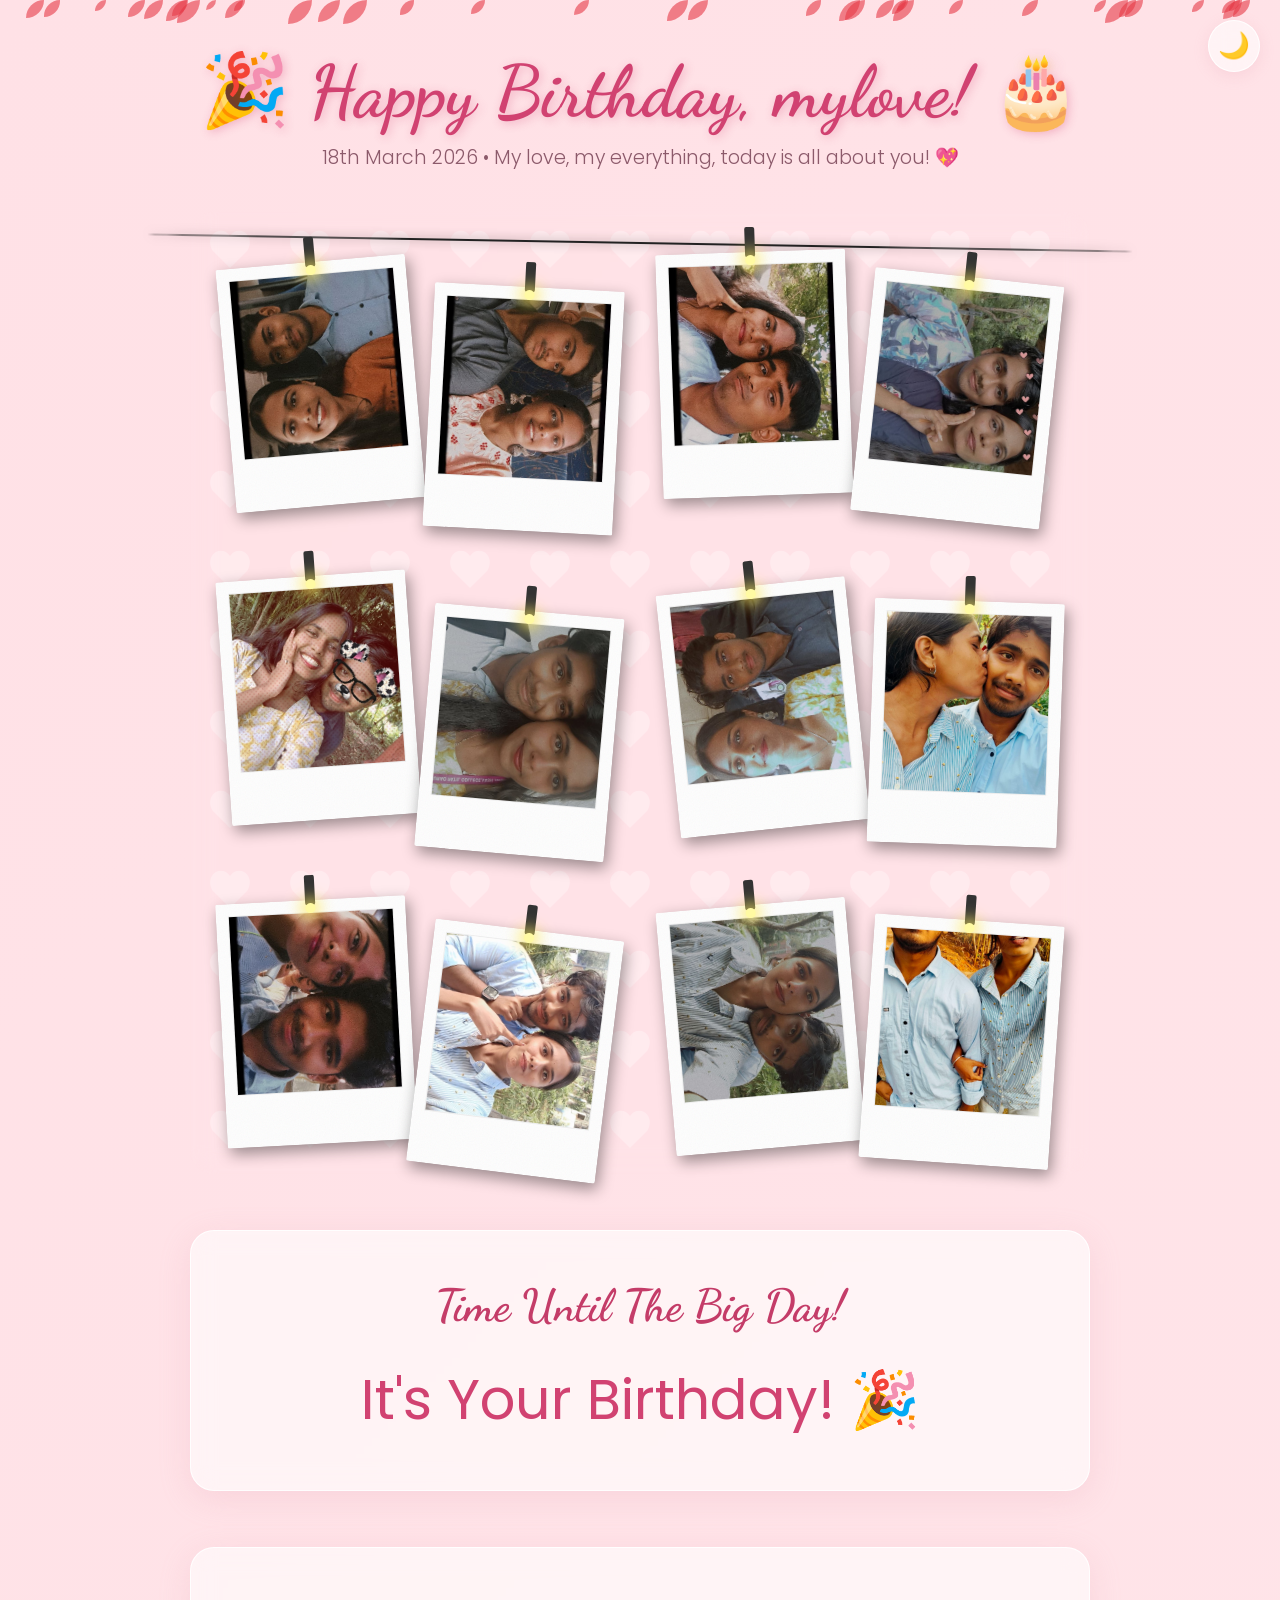
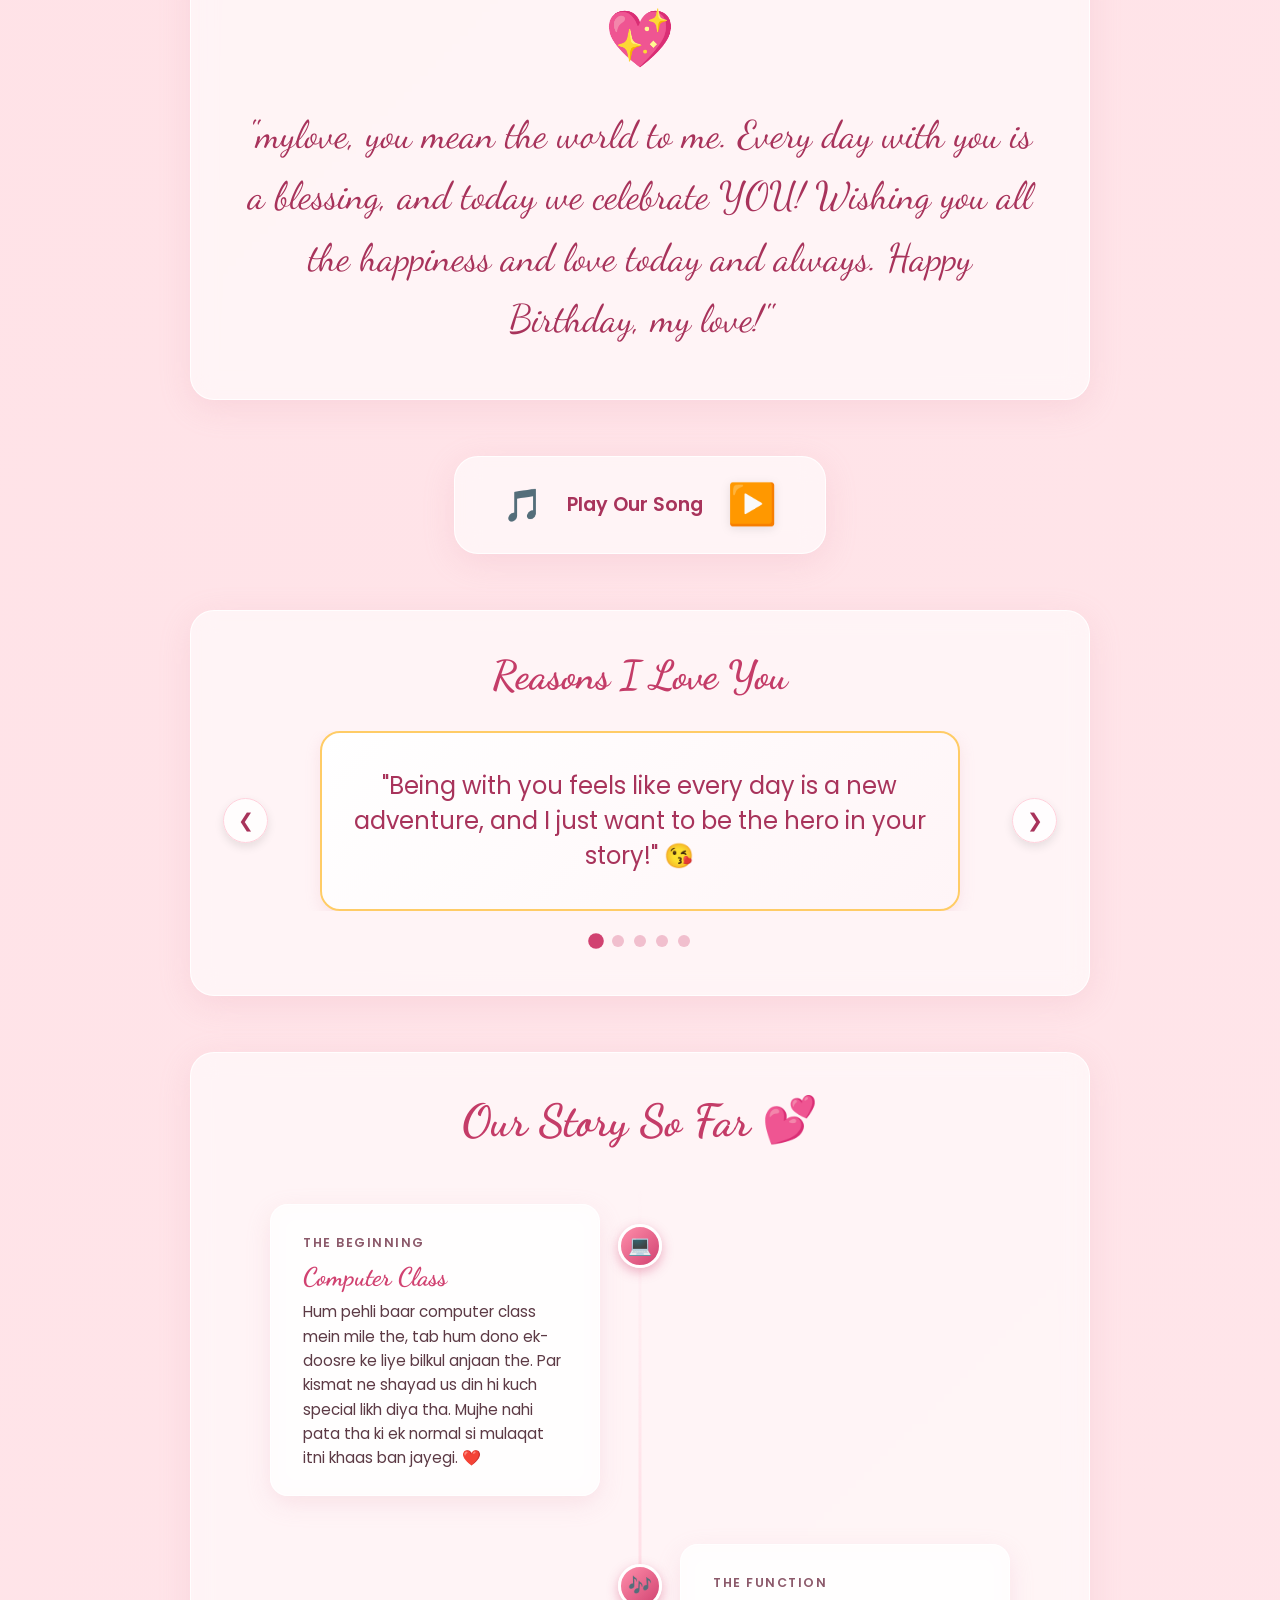
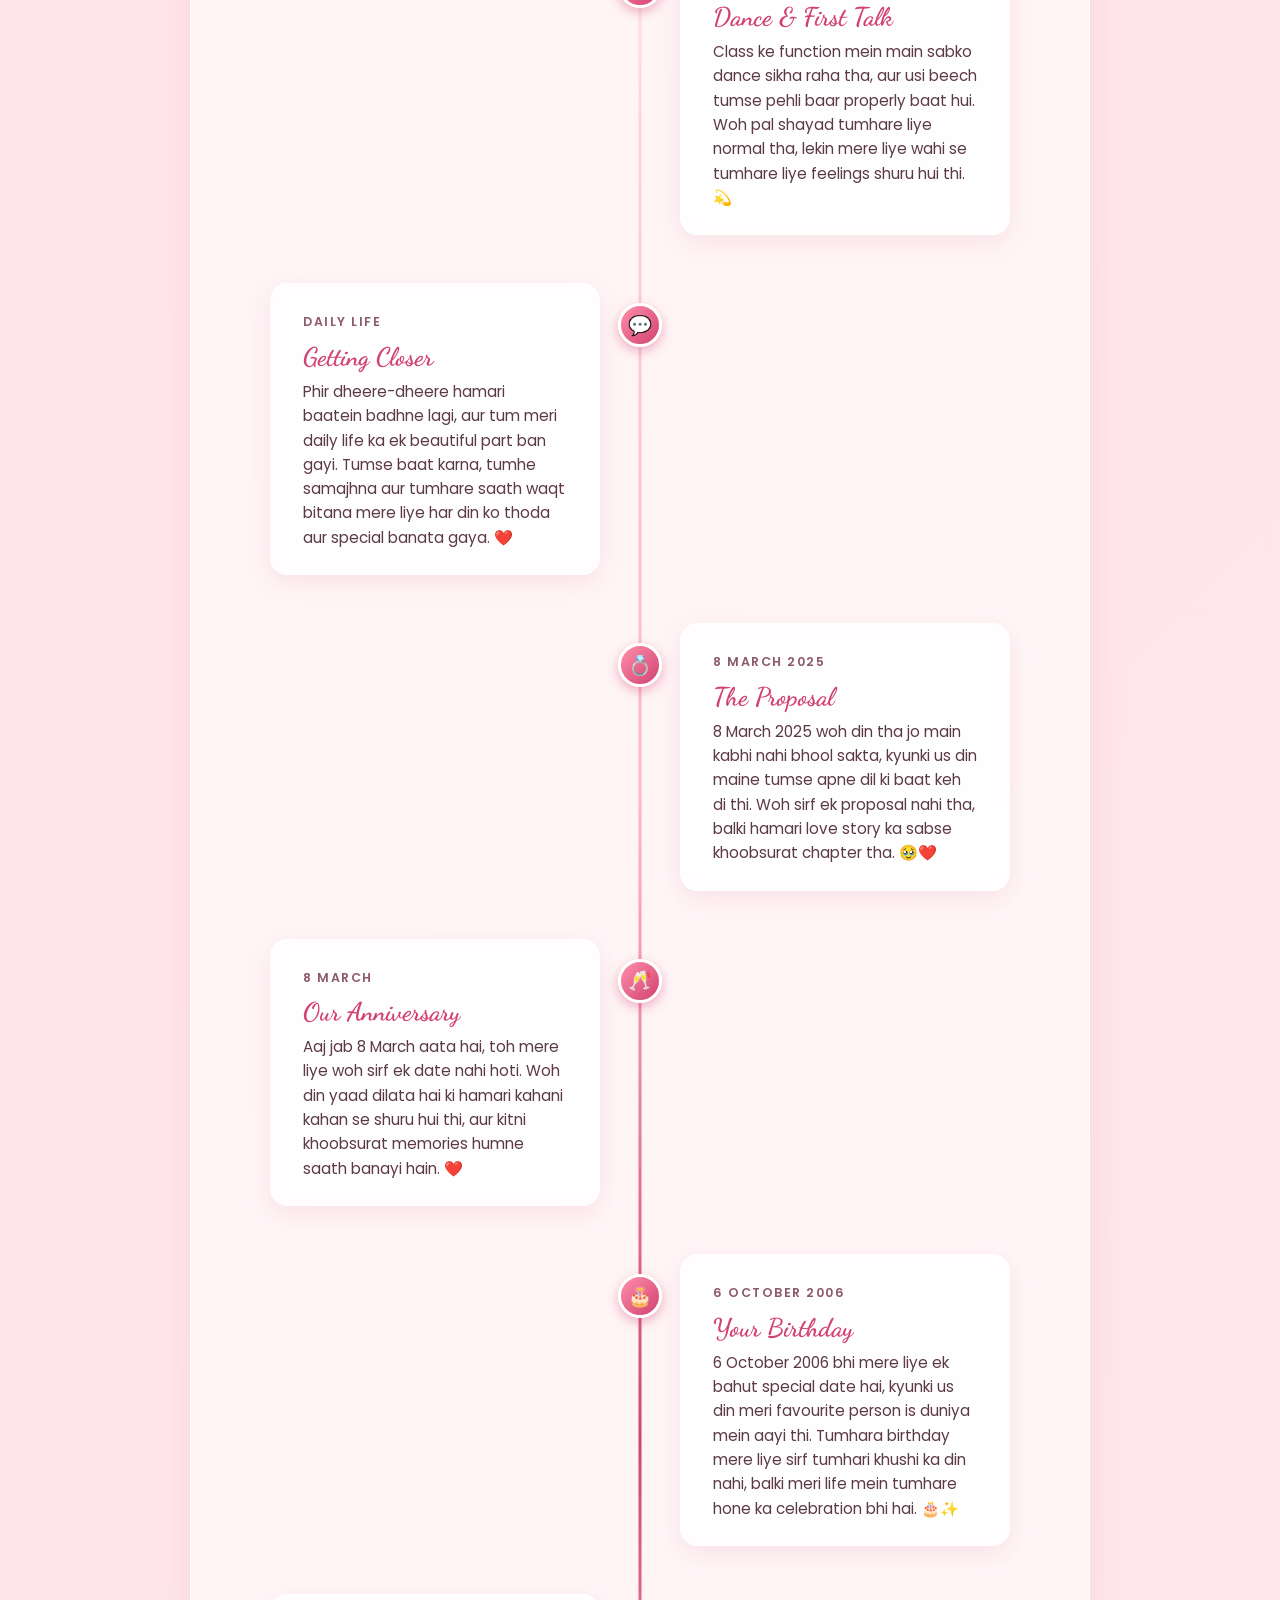
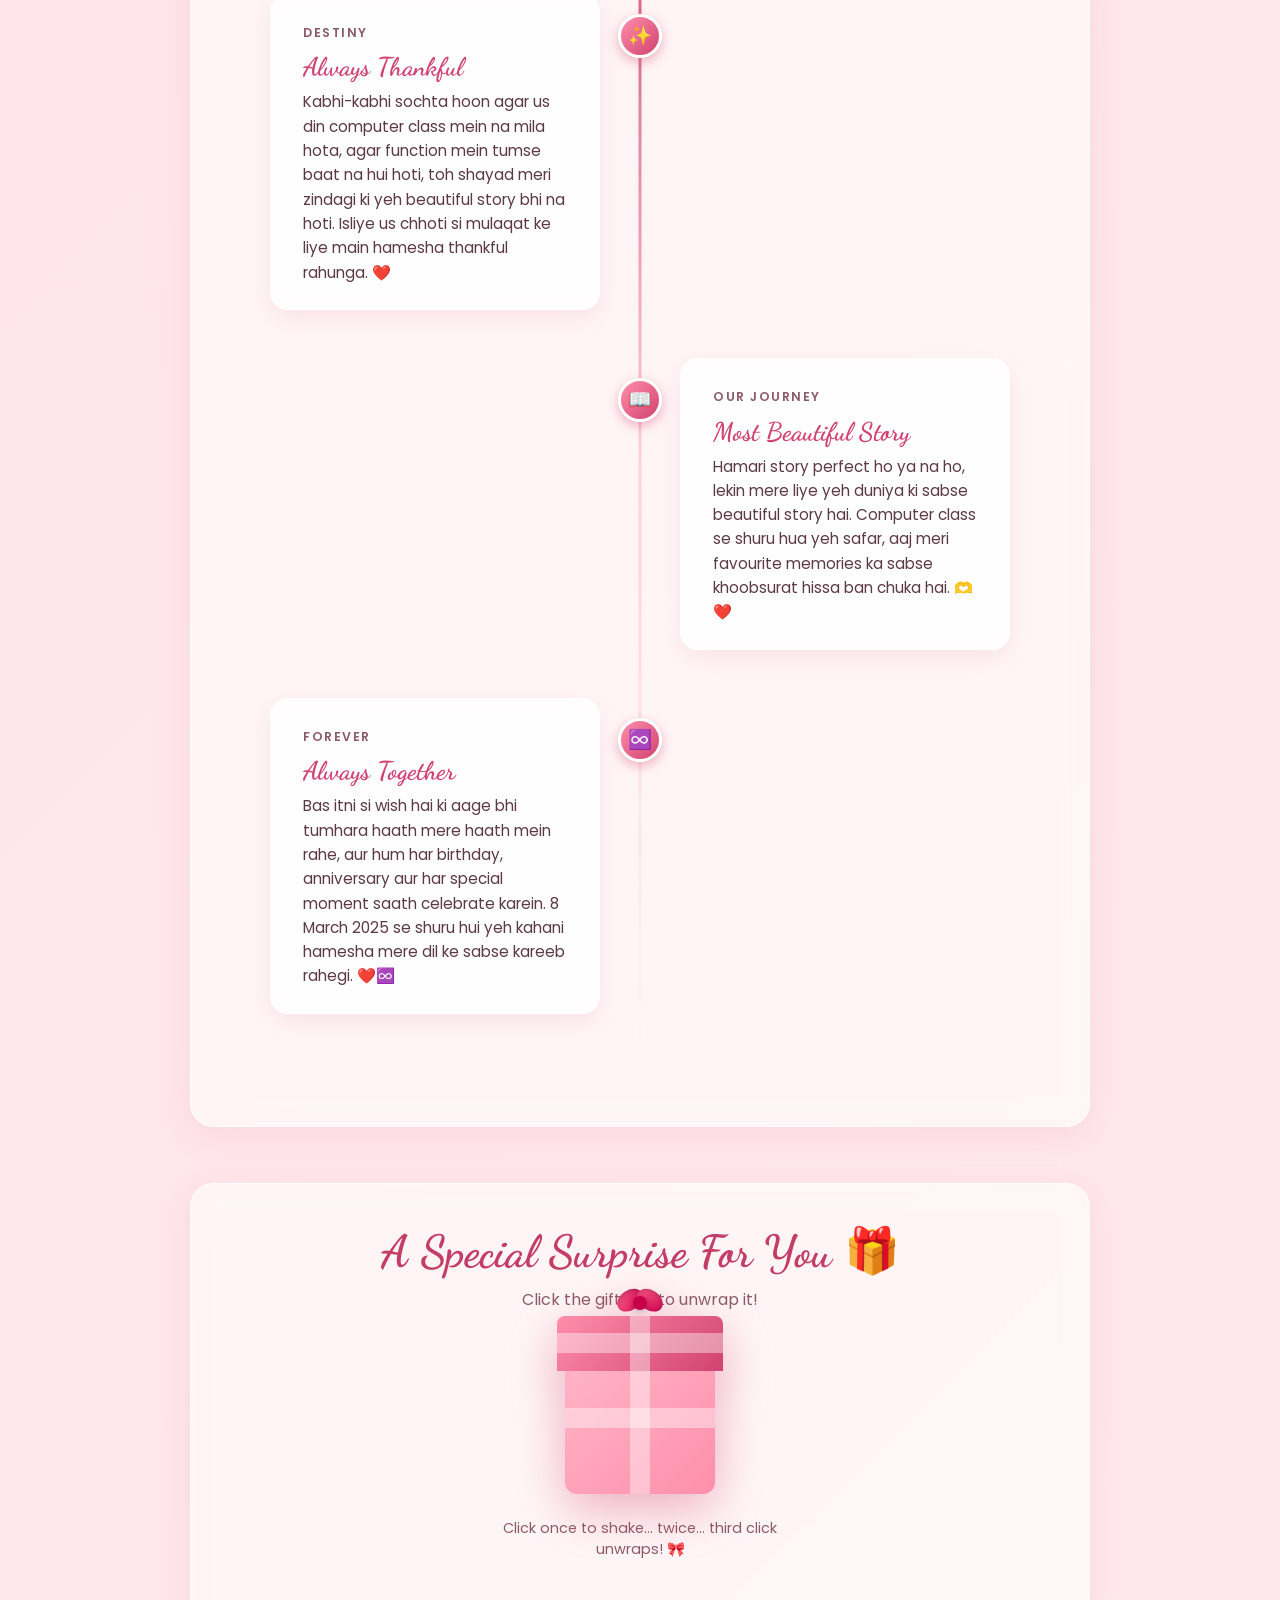
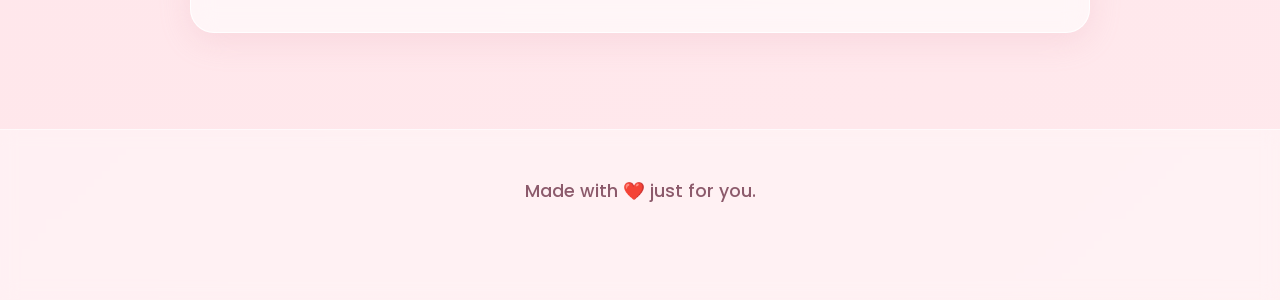
==== commit 9cf2293e: "fix: update background music source path to audio directory" ====
--- a/index.html
+++ b/index.html
@@ -161,7 +161,7 @@
                 <button id="play-btn" class="icon-btn">▶️</button>
             </div>
             <audio id="bg-music" loop>
-                <source src="src/aud.mp3" type="audio/mpeg">
+                <source src="audio/aud.mp3" type="audio/mpeg">
                 Your browser does not support the audio element.
             </audio>
         </div>
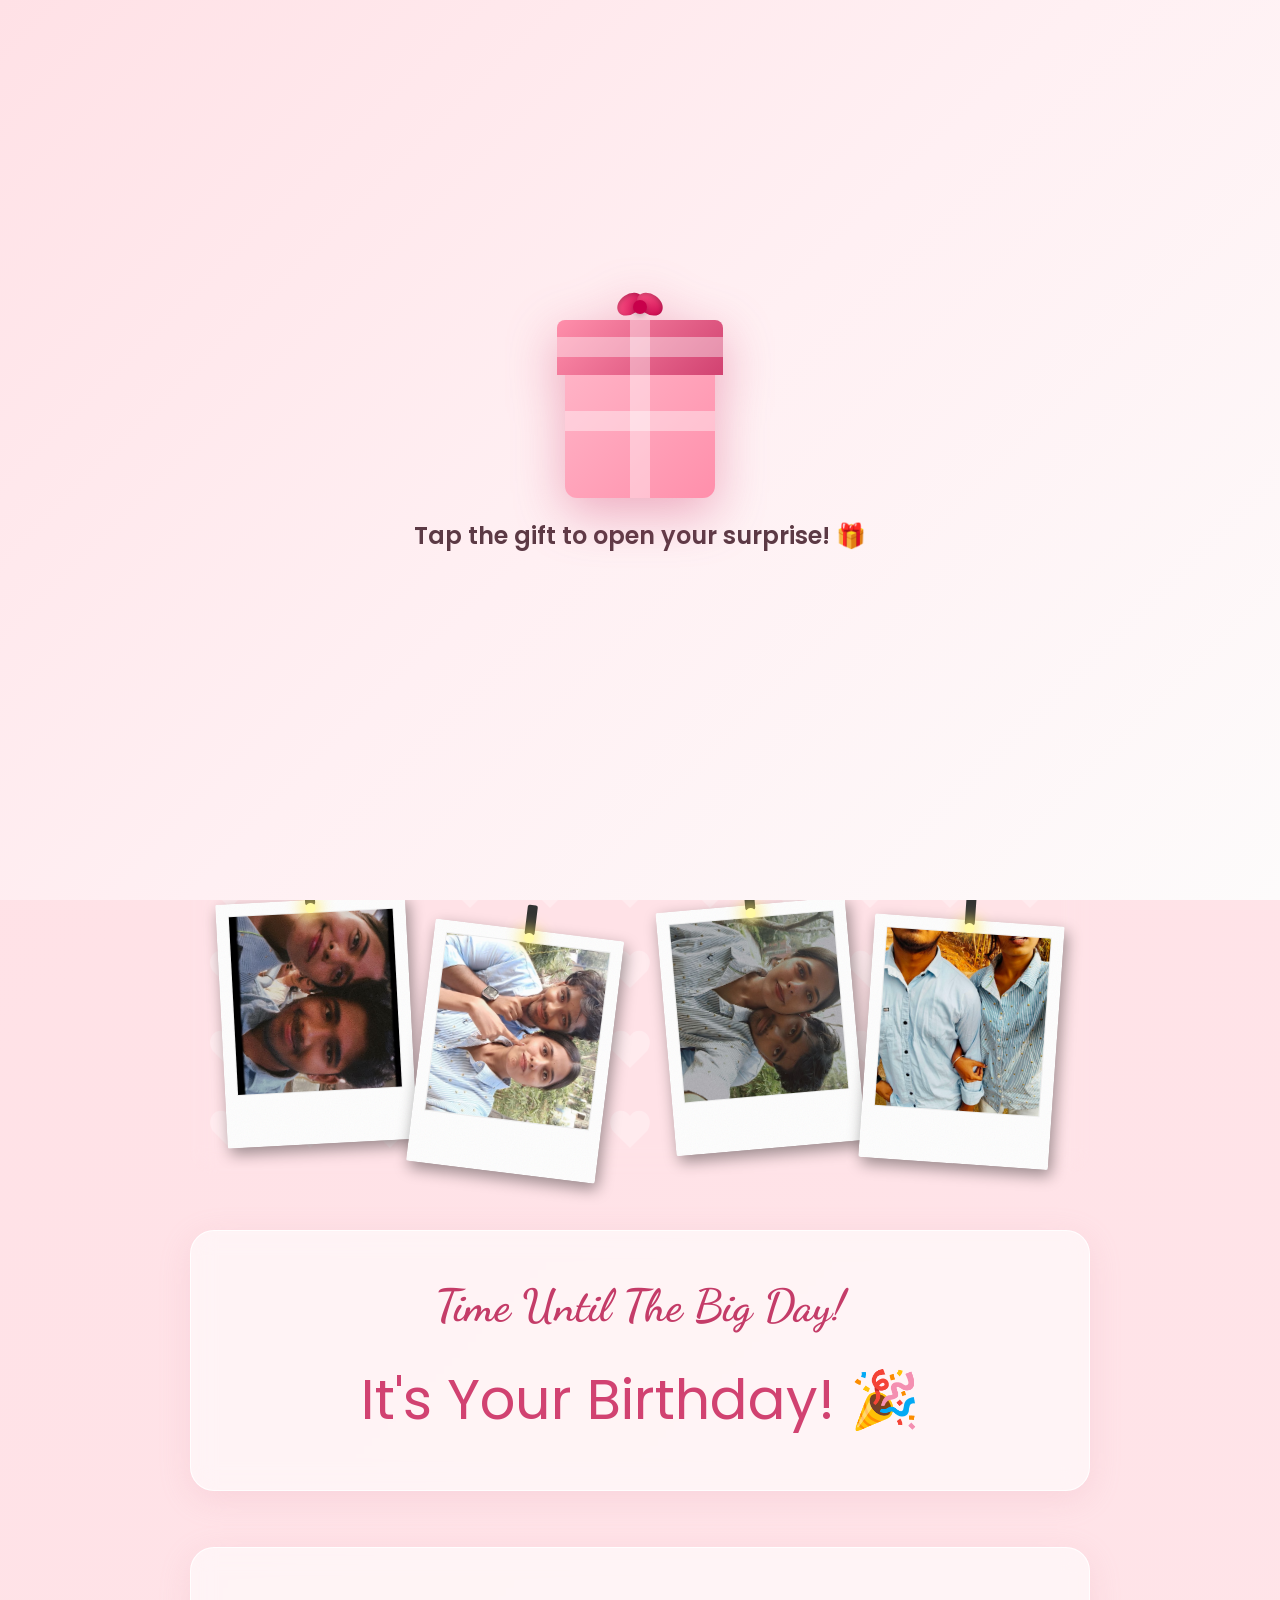
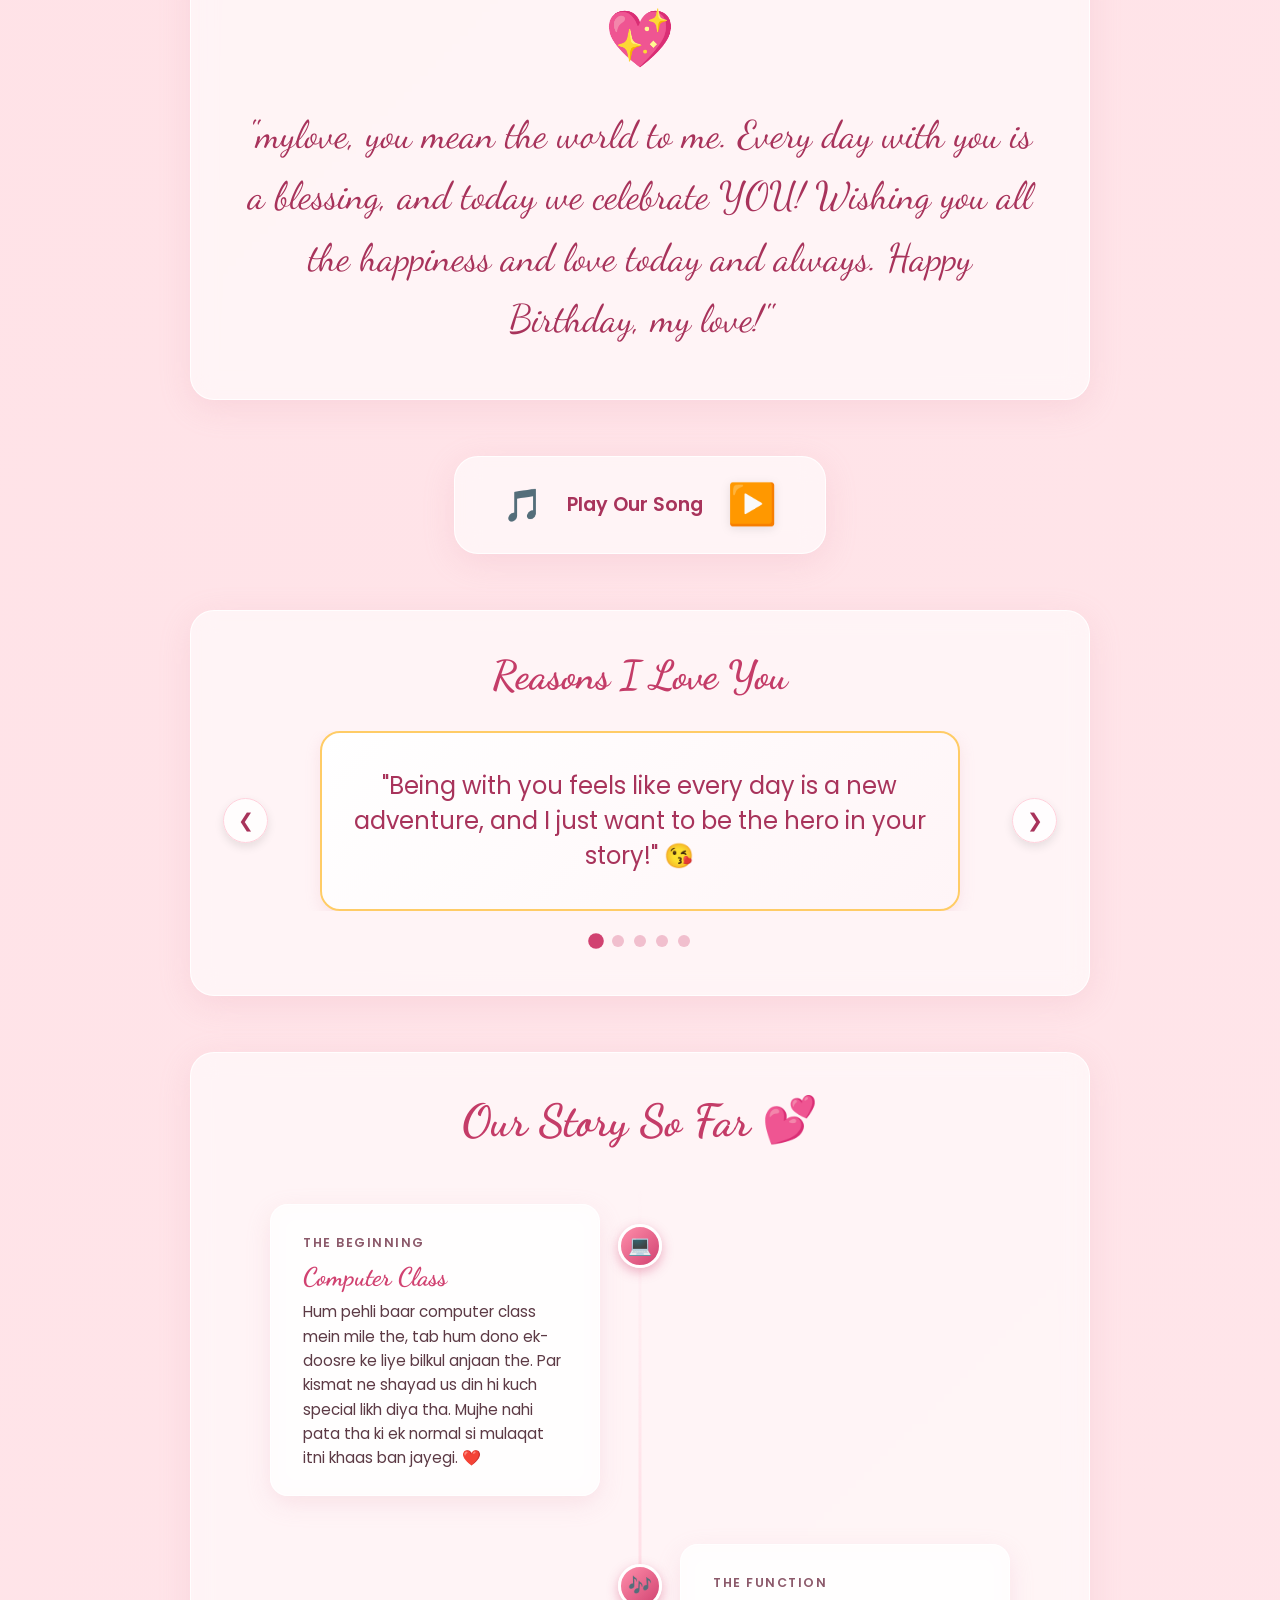
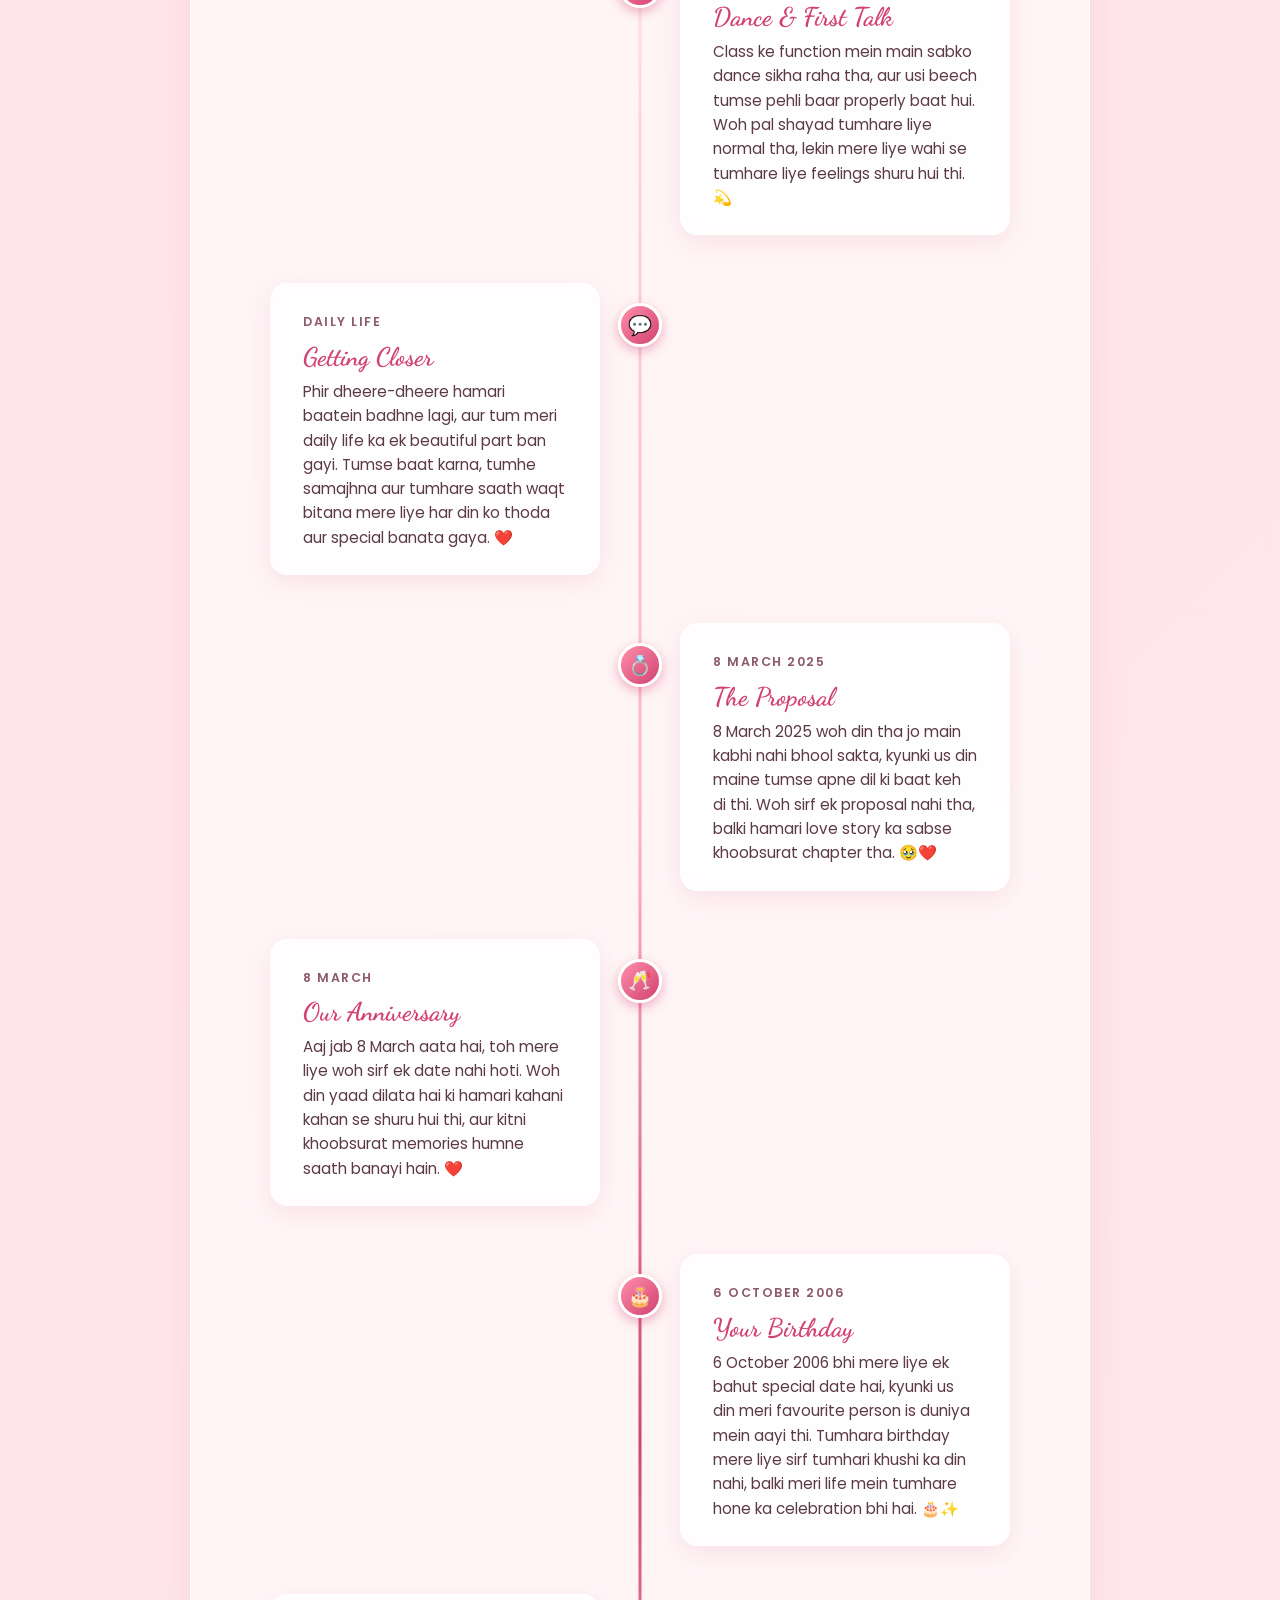
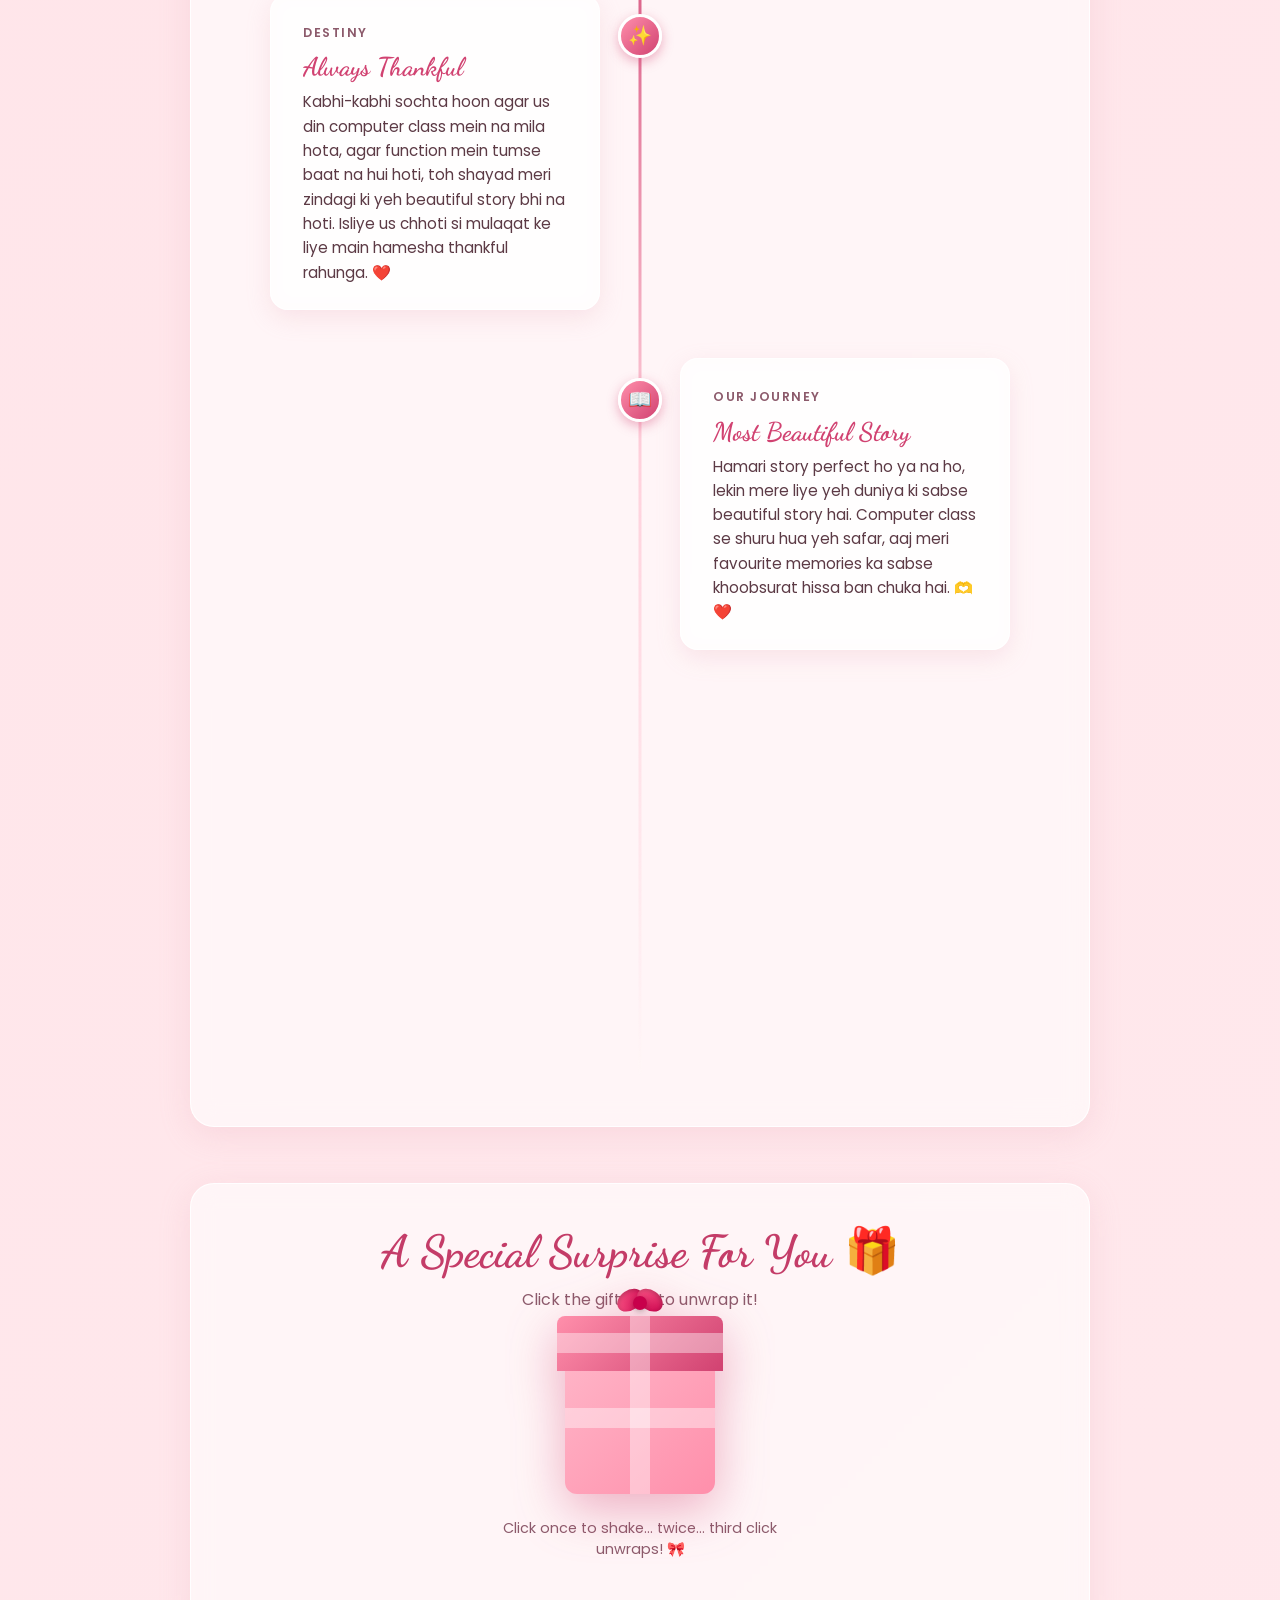
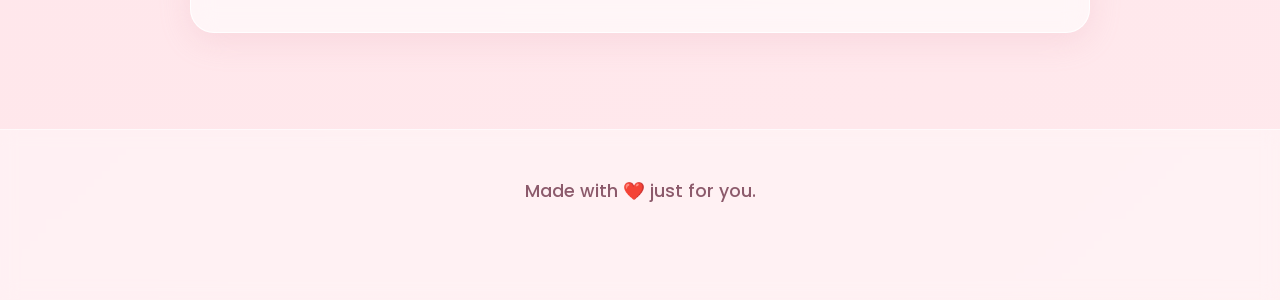
==== commit aa55ff22: "feat: add interactive welcome screen intro overlay with gift animation" ====
--- a/index.html
+++ b/index.html
@@ -12,6 +12,32 @@
     <link rel="stylesheet" href="style.css">
 </head>
 <body>
+    <!-- Full Screen Intro Overlay -->
+    <div id="intro-overlay" class="intro-overlay">
+        <div class="intro-gift-box-wrapper" id="intro-gift-box">
+            <div class="gift-box" id="main-intro-gift">
+                <div class="gift-lid" id="intro-gift-lid">
+                    <div class="gift-ribbon-v"></div>
+                    <div class="gift-ribbon-h"></div>
+                    <div class="gift-bow">
+                        <div class="bow-left"></div>
+                        <div class="bow-right"></div>
+                        <div class="bow-center"></div>
+                    </div>
+                </div>
+                <div class="gift-base">
+                    <div class="gift-ribbon-v"></div>
+                    <div class="gift-ribbon-h"></div>
+                </div>
+            </div>
+            <p class="intro-gift-hint" id="intro-gift-hint">Tap the gift to open your surprise! 🎁</p>
+        </div>
+        
+        <div id="intro-message" class="intro-message hidden">
+            <h1 class="glow-text">🎉 Happy Birthday Sayli My Love! 🎉</h1>
+            <button id="enter-site-btn" class="enter-site-btn">Enter Our World ❤️</button>
+        </div>
+    </div>
     <!-- Night Mode Toggle -->
     <button id="theme-toggle" class="theme-toggle" title="Toggle Night Mode">🌙</button>
 
--- a/style.css
+++ b/style.css
@@ -1282,6 +1282,101 @@
     pointer-events: auto;
 }
 
+/* ============================================
+   INTRO OVERLAY (WELCOME SCREEN)
+   ============================================ */
+.intro-overlay {
+    position: fixed;
+    top: 0; left: 0; width: 100vw; height: 100vh;
+    background: linear-gradient(135deg, #ffe1e6 0%, #fff0f3 50%, #fdfbfb 100%);
+    z-index: 9999;
+    display: flex;
+    flex-direction: column;
+    justify-content: center;
+    align-items: center;
+    transition: opacity 1s ease-in-out, transform 1s ease-in-out;
+}
+body.night-mode .intro-overlay {
+    background: linear-gradient(135deg, #0b0b1a 0%, #1a1a3a 50%, #2a1b38 100%);
+}
+
+.intro-overlay.hidden-overlay {
+    opacity: 0;
+    pointer-events: none;
+    transform: scale(1.05);
+}
+
+.intro-gift-box-wrapper {
+    display: flex;
+    flex-direction: column;
+    align-items: center;
+    gap: 20px;
+}
+
+.intro-gift-hint {
+    font-size: 1.5rem;
+    color: var(--primary-color);
+    font-weight: 600;
+    animation: pulseGlow 2s infinite;
+}
+body.night-mode .intro-gift-hint {
+    color: var(--night-primary);
+}
+
+.intro-message {
+    text-align: center;
+    animation: scaleUpFadeIn 1s ease-out;
+    padding: 0 20px;
+}
+
+.intro-message h1 {
+    font-size: 3.5rem;
+    color: var(--primary-color);
+    margin-bottom: 2rem;
+    text-shadow: 0 0 15px rgba(209, 66, 113, 0.4);
+}
+body.night-mode .intro-message h1 {
+    color: var(--night-primary);
+    text-shadow: 0 0 15px rgba(180, 100, 255, 0.5);
+}
+
+.enter-site-btn {
+    background: var(--primary-color);
+    color: white;
+    border: none;
+    padding: 15px 40px;
+    font-size: 1.5rem;
+    font-family: 'Poppins', sans-serif;
+    border-radius: 50px;
+    cursor: pointer;
+    box-shadow: 0 5px 20px rgba(209, 66, 113, 0.5);
+    transition: all 0.3s ease;
+}
+body.night-mode .enter-site-btn {
+    background: var(--night-primary);
+    box-shadow: 0 5px 20px rgba(180, 100, 255, 0.5);
+}
+
+.enter-site-btn:hover {
+    transform: translateY(-5px) scale(1.05);
+    box-shadow: 0 10px 25px rgba(209, 66, 113, 0.6);
+}
+
+@keyframes scaleUpFadeIn {
+    0% { transform: scale(0.8); opacity: 0; }
+    100% { transform: scale(1); opacity: 1; }
+}
+
+@media (max-width: 600px) {
+    .intro-message h1 {
+        font-size: 2.5rem;
+    }
+    .enter-site-btn {
+        font-size: 1.2rem;
+        padding: 12px 30px;
+    }
+}
+
 .hanging-gallery-container {
     position: relative;
     width: 100%;
